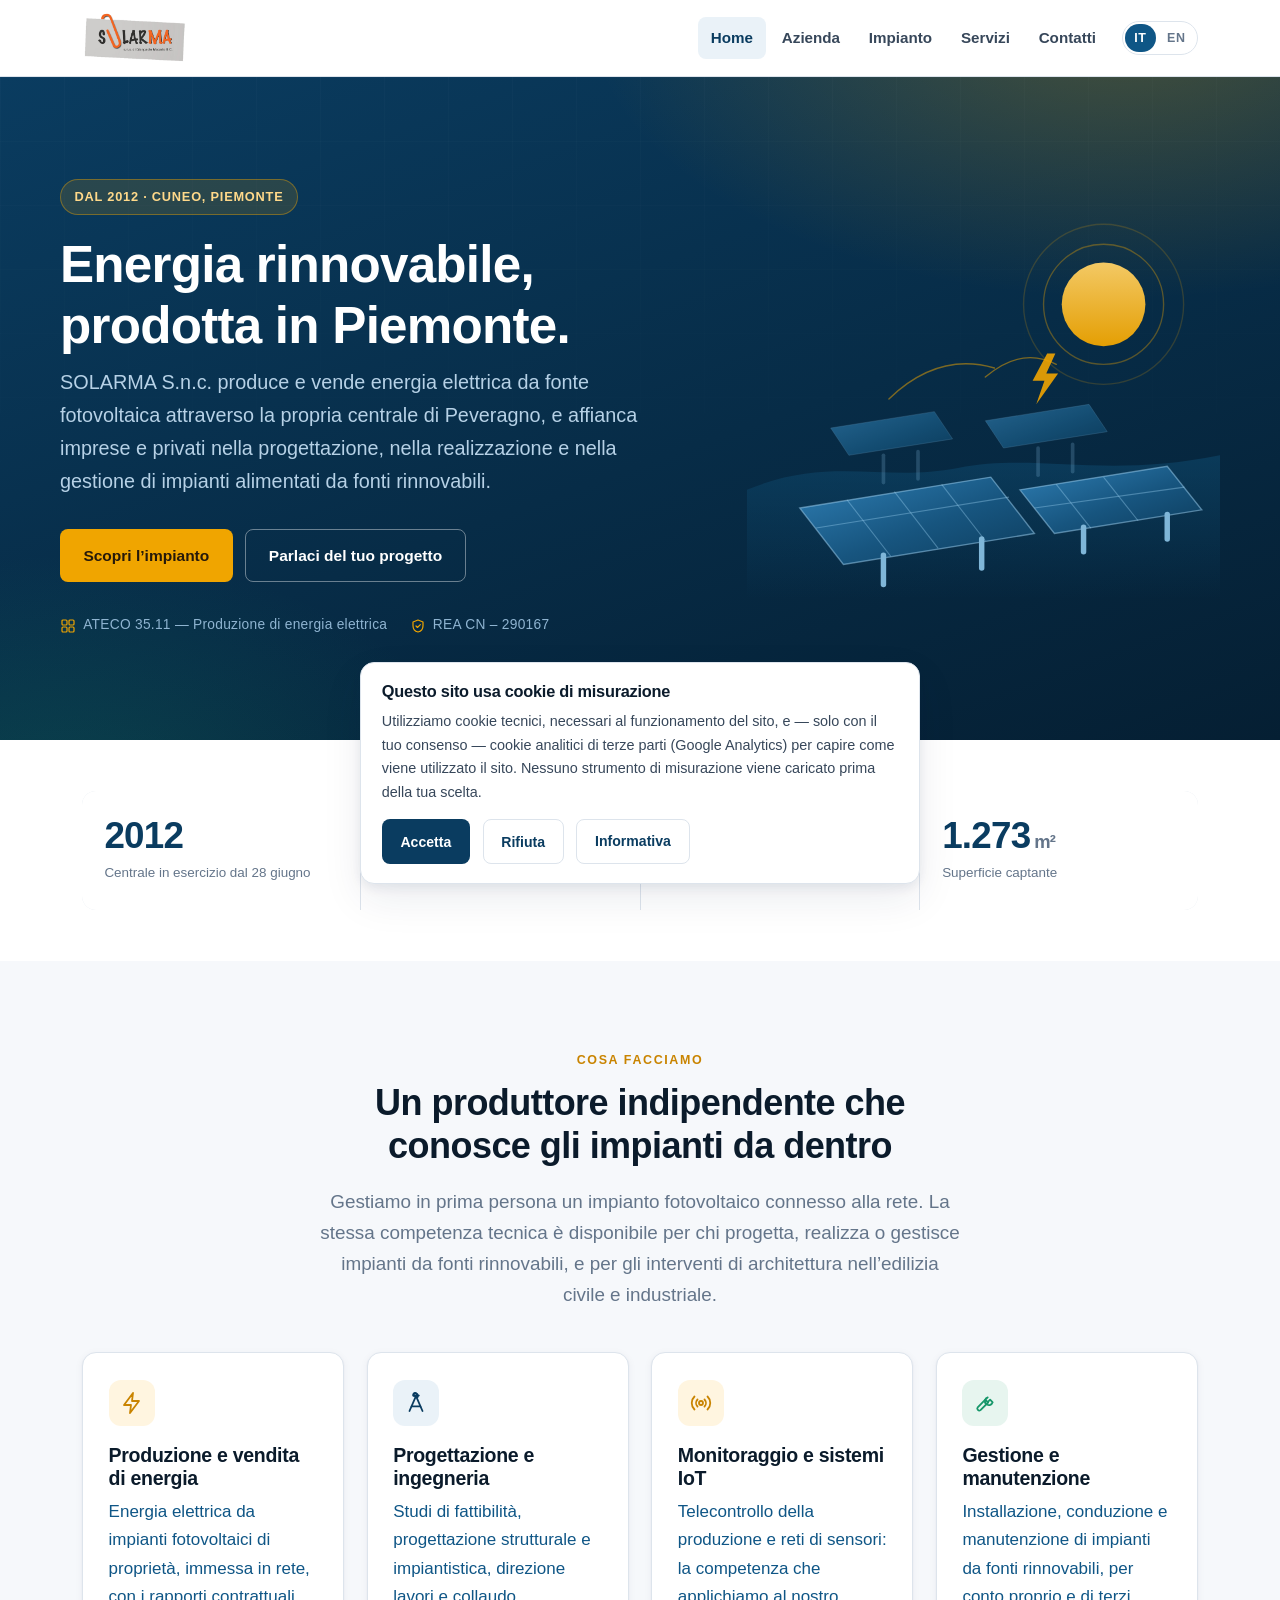
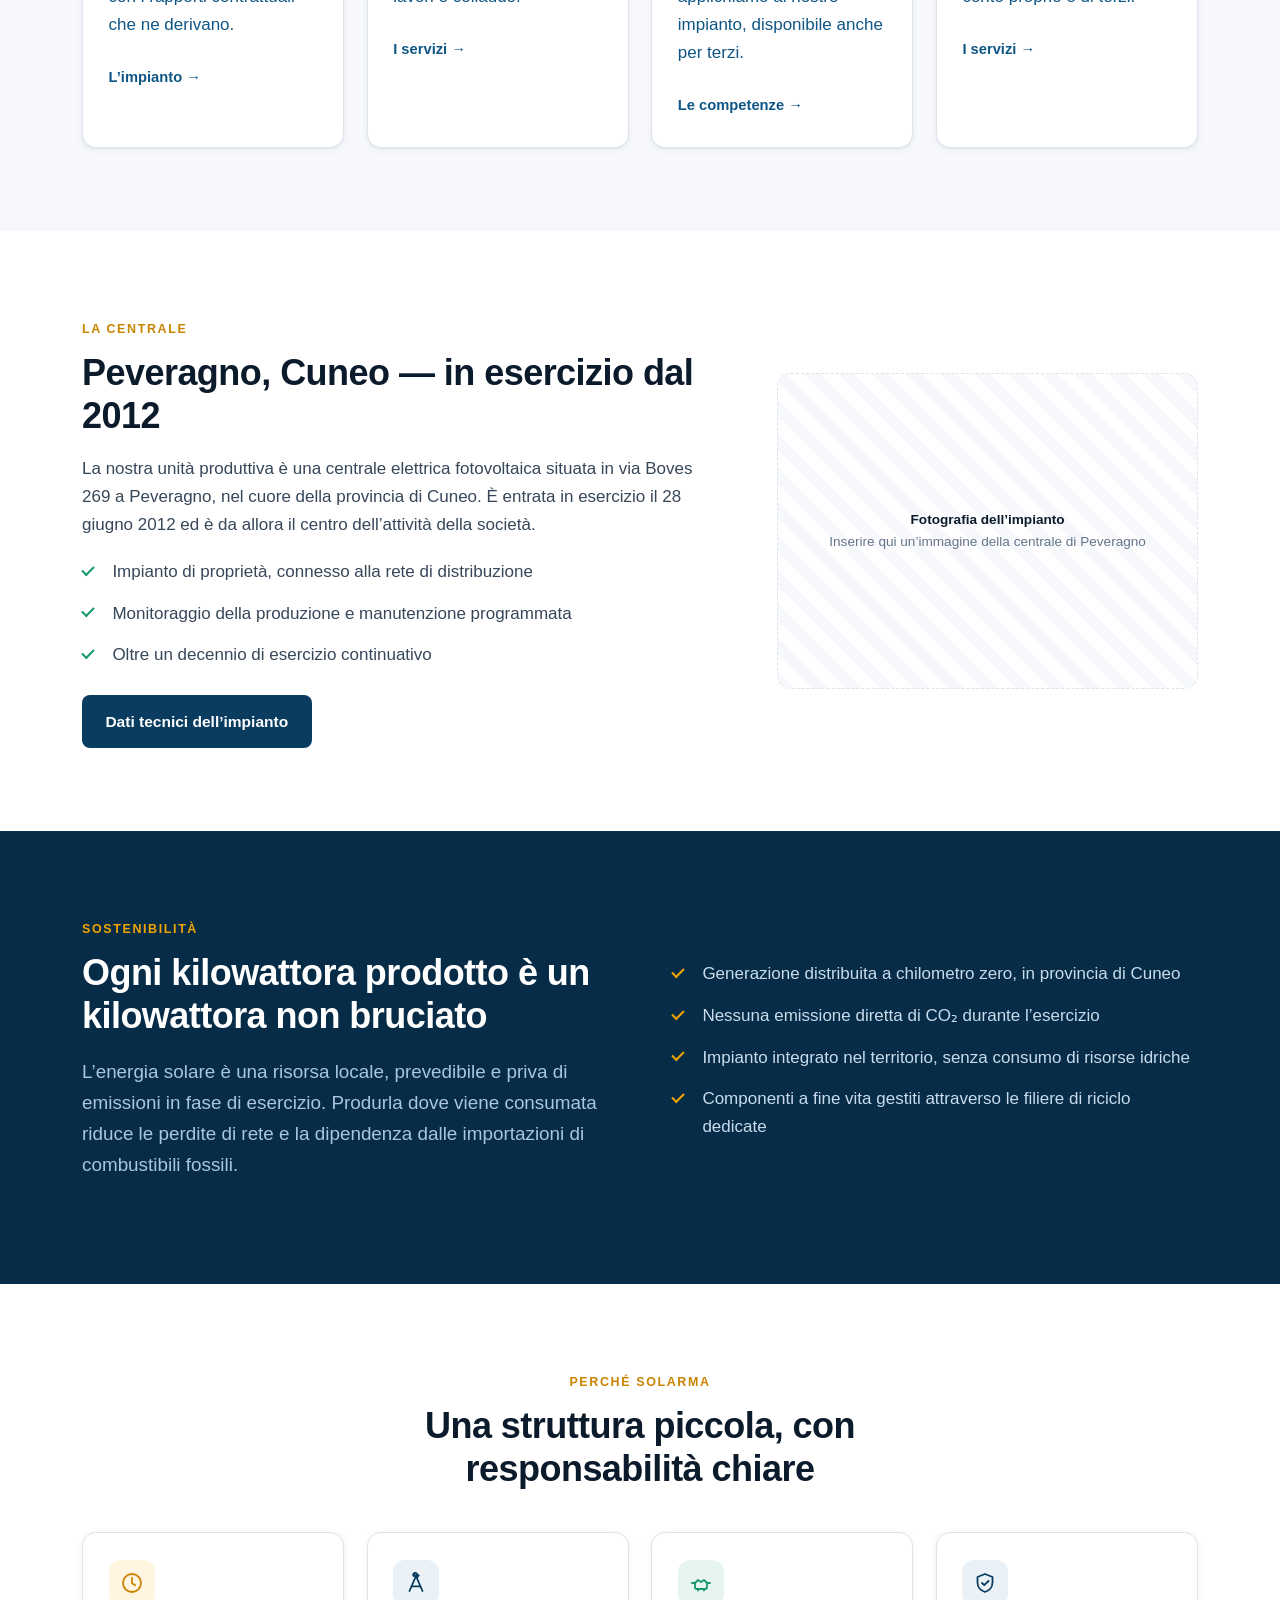
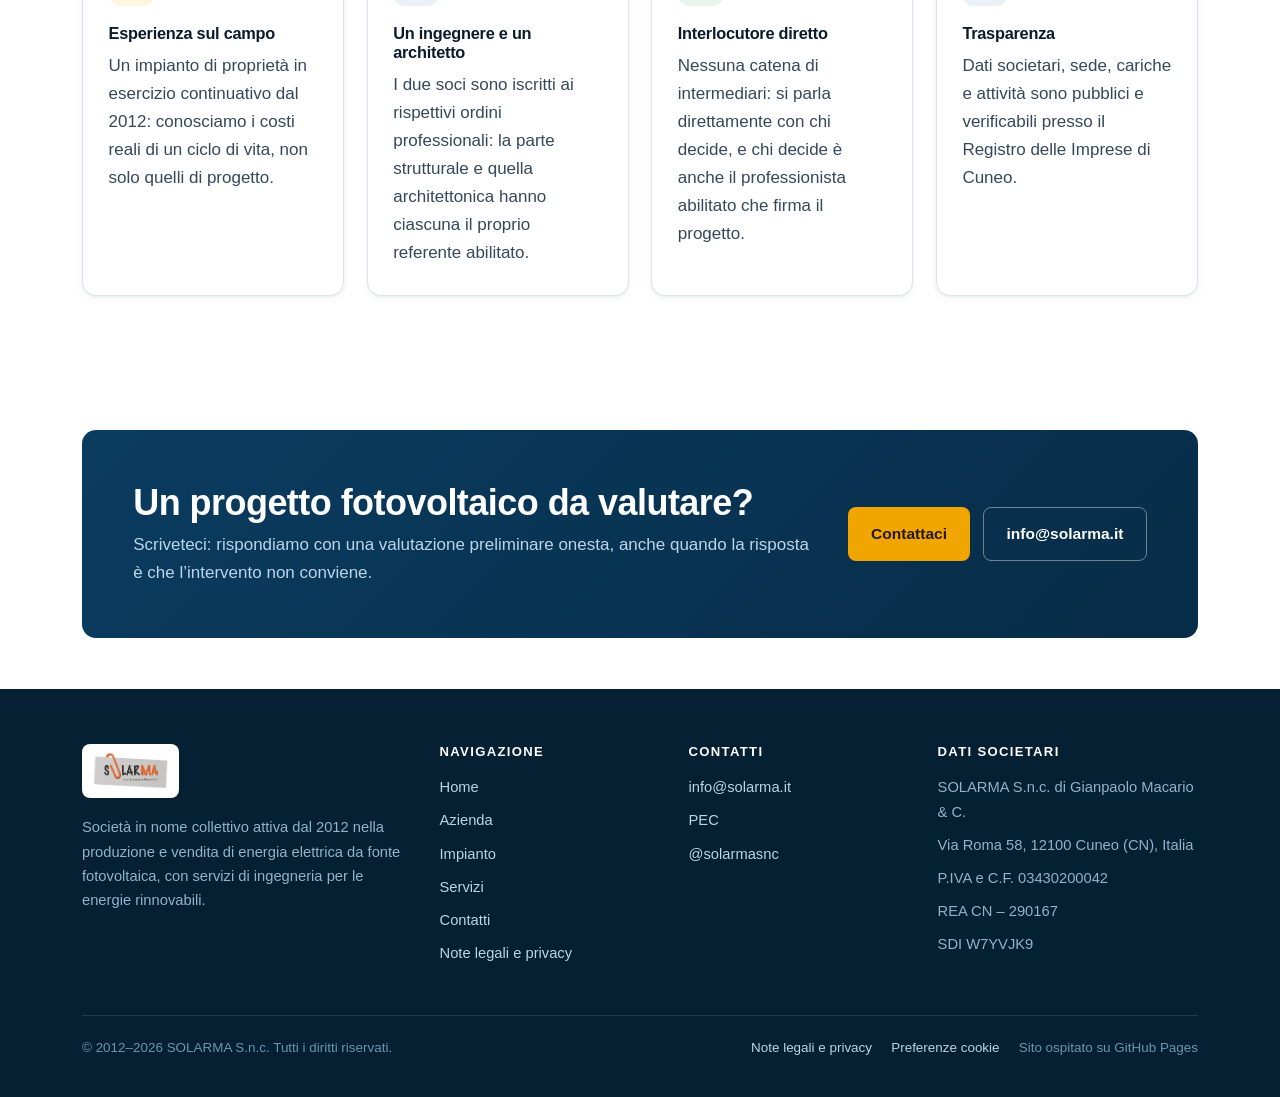
==== index.html @ 51766d0a "Lay the home page activities out as a single row of four Five cards in a three-column grid left a ho" ====
<!doctype html>
<html lang="it">
<head>
<meta charset="utf-8">
<meta name="viewport" content="width=device-width, initial-scale=1">
<title>SOLARMA S.n.c. &mdash; Produzione di energia elettrica da fotovoltaico</title>
<meta name="description" content="SOLARMA S.n.c. di Gianpaolo Macario &amp; C.: produzione e vendita di energia elettrica da impianti fotovoltaici a Peveragno (Cuneo) e servizi di ingegneria per le energie rinnovabili.">
<link rel="canonical" href="https://www.solarma.it/">
<link rel="alternate" hreflang="it" href="https://www.solarma.it/">
<link rel="alternate" hreflang="en" href="https://www.solarma.it/en/">
<link rel="alternate" hreflang="x-default" href="https://www.solarma.it/">
<meta name="author" content="SOLARMA S.n.c. di Gianpaolo Macario &amp; C.">
<meta name="robots" content="index, follow">

<meta property="og:type" content="website">
<meta property="og:site_name" content="SOLARMA S.n.c.">
<meta property="og:locale" content="it_IT">
<meta property="og:title" content="SOLARMA S.n.c. &mdash; Produzione di energia elettrica da fotovoltaico">
<meta property="og:description" content="SOLARMA S.n.c. di Gianpaolo Macario &amp; C.: produzione e vendita di energia elettrica da impianti fotovoltaici a Peveragno (Cuneo) e servizi di ingegneria per le energie rinnovabili.">
<meta property="og:url" content="https://www.solarma.it/">
<meta property="og:image" content="https://www.solarma.it/assets/img/og-image.png">
<meta property="og:image:width" content="1200">
<meta property="og:image:height" content="630">
<meta name="twitter:card" content="summary_large_image">
<meta name="twitter:site" content="@solarmasnc">

<meta name="theme-color" content="#072c47">
<link rel="icon" href="assets/img/favicon.ico" sizes="any">
<link rel="icon" href="assets/img/favicon-32.png" type="image/png" sizes="32x32">
<link rel="apple-touch-icon" href="assets/img/apple-touch-icon.png">
<link rel="stylesheet" href="assets/css/site.css">
</head>
<body>
<a class="skip-link" href="#main">Vai al contenuto principale</a>
<header class="site-header">
  <div class="wrap site-header__inner">
    <a class="brand" href="index.html" aria-label="SOLARMA S.n.c. &mdash; torna alla pagina iniziale">
      <img src="assets/img/SOLARMA_logo.png" alt="SOLARMA S.n.c. di Gianpaolo Macario &amp; C."
           width="357" height="176">
    </a>
    <button class="nav-toggle" type="button" aria-expanded="false" aria-controls="primary-nav"
            aria-label="Apri il menu di navigazione"><span></span></button>
    <nav class="nav" id="primary-nav" aria-label="Navigazione principale">
        <a href="index.html" aria-current="page">Home</a>
        <a href="azienda.html">Azienda</a>
        <a href="impianto.html">Impianto</a>
        <a href="servizi.html">Servizi</a>
        <!-- Temporaneamente nascosto: in attesa dei dati sui progetti reali. Rimuovere l'attributo hidden per riattivare. -->
        <a href="servizi.html#architettura" hidden>Architettura</a>
        <a href="contatti.html">Contatti</a>
      <span class="lang">
        <a href="#" aria-current="true" hreflang="it" lang="it">IT</a>
        <a href="en/index.html" hreflang="en" lang="en">EN</a>
      </span>
    </nav>
  </div>
</header>
<main id="main">

<section class="hero">
  <div class="wrap hero__inner">
    <div>
      <span class="badge">Dal 2012 &middot; Cuneo, Piemonte</span>
      <h1>Energia rinnovabile,<br>prodotta in Piemonte.</h1>
      <p class="hero__lede">
        SOLARMA S.n.c. produce e vende energia elettrica da fonte fotovoltaica attraverso la propria
        centrale di Peveragno, e affianca imprese e privati nella progettazione, nella realizzazione
        e nella gestione di impianti alimentati da fonti rinnovabili.
      </p>
      <div class="btn-row" style="margin-top:2rem">
        <a class="btn btn--primary" href="impianto.html">Scopri l&rsquo;impianto</a>
        <a class="btn btn--ghost" href="contatti.html">Parlaci del tuo progetto</a>
      </div>
      <div class="hero__meta">
        <span><svg viewBox="0 0 24 24" fill="none" stroke="currentColor" stroke-width="1.8" stroke-linecap="round" stroke-linejoin="round" aria-hidden="true"><rect x="3" y="3" width="7.5" height="7.5" rx="1.5"/><rect x="13.5" y="3" width="7.5" height="7.5" rx="1.5"/><rect x="3" y="13.5" width="7.5" height="7.5" rx="1.5"/><rect x="13.5" y="13.5" width="7.5" height="7.5" rx="1.5"/></svg> ATECO 35.11 &mdash; Produzione di energia elettrica</span>
        <span><svg viewBox="0 0 24 24" fill="none" stroke="currentColor" stroke-width="1.8" stroke-linecap="round" stroke-linejoin="round" aria-hidden="true"><path d="M12 3 4.5 6v5.5c0 4.4 3.1 8.2 7.5 9.5 4.4-1.3 7.5-5.1 7.5-9.5V6L12 3Z"/><path d="m9 12 2.2 2.2L15.5 10"/></svg> REA CN&nbsp;&ndash;&nbsp;290167</span>
      </div>
    </div>
    <div class="hero__art">
      <img src="assets/img/hero-array.svg" alt="" width="520" height="420" loading="eager">
    </div>
  </div>
</section>

<section class="section section--tight">
  <div class="wrap">
    <div class="stats">
      <div class="stat">
        <div class="stat__value">2012</div>
        <div class="stat__label">Centrale in esercizio dal 28 giugno</div>
      </div>
      <div class="stat">
        <div class="stat__value">192<small>kWp</small></div>
        <div class="stat__label">Potenza nominale installata</div>
      </div>
      <div class="stat">
        <div class="stat__value">784</div>
        <div class="stat__label">Moduli fotovoltaici in copertura</div>
      </div>
      <div class="stat">
        <div class="stat__value">1.273<small>m&sup2;</small></div>
        <div class="stat__label">Superficie captante</div>
      </div>
    </div>
  </div>
</section>

<section class="section section--alt">
  <div class="wrap">
    <div class="section-head section-head--center">
      <span class="eyebrow">Cosa facciamo</span>
      <h2>Un produttore indipendente che conosce gli impianti da dentro</h2>
      <p class="lede" style="margin-inline:auto">
        Gestiamo in prima persona un impianto fotovoltaico connesso alla rete. La stessa competenza
        tecnica &egrave; disponibile per chi progetta, realizza o gestisce impianti da fonti
        rinnovabili, e per gli interventi di architettura nell&rsquo;edilizia civile e industriale.
      </p>
    </div>
    <div class="grid grid--4">
      <a class="card card--link" href="impianto.html">
        <div class="card__icon card__icon--solar"><svg viewBox="0 0 24 24" fill="none" stroke="currentColor" stroke-width="1.8" stroke-linecap="round" stroke-linejoin="round" aria-hidden="true"><path d="M13 2 4 14h7l-1 8 9-12h-7l1-8Z"/></svg></div>
        <h3>Produzione e vendita di energia</h3>
        <p>Energia elettrica da impianti fotovoltaici di propriet&agrave;, immessa in rete, con i
           rapporti contrattuali che ne derivano.</p>
        <span class="card__more">L&rsquo;impianto &rarr;</span>
      </a>
      <a class="card card--link" href="servizi.html#progettazione">
        <div class="card__icon"><svg viewBox="0 0 24 24" fill="none" stroke="currentColor" stroke-width="1.8" stroke-linecap="round" stroke-linejoin="round" aria-hidden="true"><path d="M9.2 4.6a2.4 2.4 0 1 1 3.6 2.2L18.5 20M14.8 4.6a2.4 2.4 0 0 0-3.6 2.2L5.5 20"/><circle cx="11" cy="3.4" r="1.6"/><path d="M7.6 15.4h8.8"/></svg></div>
        <h3>Progettazione e ingegneria</h3>
        <p>Studi di fattibilit&agrave;, progettazione strutturale e impiantistica, direzione lavori
           e collaudo.</p>
        <span class="card__more">I servizi &rarr;</span>
      </a>
      <!-- Temporaneamente nascosto insieme alla voce di menu: in attesa dei progetti reali. -->
      <a class="card card--link" href="servizi.html#architettura" hidden>
        <div class="card__icon"><svg viewBox="0 0 24 24" fill="none" stroke="currentColor" stroke-width="1.8" stroke-linecap="round" stroke-linejoin="round" aria-hidden="true"><path d="M3 21V6.8L12 3l9 3.8V21"/><path d="M2 21h20"/><path d="M9.6 21v-5.6h4.8V21"/><circle cx="8.4" cy="10.6" r="1"/><circle cx="15.6" cy="10.6" r="1"/></svg></div>
        <h3>Architettura</h3>
        <p>Nuove costruzioni, ristrutturazioni e recupero di edifici esistenti, dal progetto alla
           direzione dei lavori.</p>
        <span class="card__more">I progetti &rarr;</span>
      </a>
      <a class="card card--link" href="servizi.html#progettazione">
        <div class="card__icon card__icon--solar"><svg viewBox="0 0 24 24" fill="none" stroke="currentColor" stroke-width="1.8" stroke-linecap="round" stroke-linejoin="round" aria-hidden="true"><circle cx="12" cy="12" r="2"/><path d="M8.5 8.5a5 5 0 0 0 0 7M15.5 8.5a5 5 0 0 1 0 7M5.5 5.5a9 9 0 0 0 0 13M18.5 5.5a9 9 0 0 1 0 13"/></svg></div>
        <h3>Monitoraggio e sistemi IoT</h3>
        <p>Telecontrollo della produzione e reti di sensori: la competenza che applichiamo al
           nostro impianto, disponibile anche per terzi.</p>
        <span class="card__more">Le competenze &rarr;</span>
      </a>
      <a class="card card--link" href="servizi.html#gestione">
        <div class="card__icon card__icon--leaf"><svg viewBox="0 0 24 24" fill="none" stroke="currentColor" stroke-width="1.8" stroke-linecap="round" stroke-linejoin="round" aria-hidden="true"><path d="M14.7 6.3a4 4 0 1 0 5 5l-2.6-2.6-2.4 2.4L12.3 8.7l2.4-2.4Z"/><path d="m12.3 8.7-7.6 7.6a2 2 0 0 0 2.8 2.8l7.6-7.6"/></svg></div>
        <h3>Gestione e manutenzione</h3>
        <p>Installazione, conduzione e manutenzione di impianti da fonti rinnovabili, per conto
           proprio e di terzi.</p>
        <span class="card__more">I servizi &rarr;</span>
      </a>
    </div>
  </div>
</section>

<section class="section">
  <div class="wrap split split--wide-left">
    <div>
      <span class="eyebrow">La centrale</span>
      <h2>Peveragno, Cuneo &mdash; in esercizio dal 2012</h2>
      <p>
        La nostra unit&agrave; produttiva &egrave; una centrale elettrica fotovoltaica situata in
        via Boves 269 a Peveragno, nel cuore della provincia di Cuneo. &Egrave; entrata in esercizio
        il 28 giugno 2012 ed &egrave; da allora il centro dell&rsquo;attivit&agrave; della societ&agrave;.
      </p>
      <ul class="checklist">
        <li>Impianto di propriet&agrave;, connesso alla rete di distribuzione</li>
        <li>Monitoraggio della produzione e manutenzione programmata</li>
        <li>Oltre un decennio di esercizio continuativo</li>
      </ul>
      <div class="btn-row" style="margin-top:1.6rem">
        <a class="btn btn--dark" href="impianto.html">Dati tecnici dell&rsquo;impianto</a>
      </div>
    </div>
    <div>
      <!-- TODO SOLARMA: sostituire con una fotografia reale dell'impianto
           (consigliato 1200x900 px, formato .webp o .jpg, in /assets/img/). -->
      <div class="media-placeholder">
        <div>
          <strong style="display:block;color:var(--ink)">Fotografia dell&rsquo;impianto</strong>
          Inserire qui un&rsquo;immagine della centrale di Peveragno
        </div>
      </div>
    </div>
  </div>
</section>

<section class="section section--deep">
  <div class="wrap split">
    <div>
      <span class="eyebrow">Sostenibilit&agrave;</span>
      <h2>Ogni kilowattora prodotto &egrave; un kilowattora non bruciato</h2>
      <p class="lede">
        L&rsquo;energia solare &egrave; una risorsa locale, prevedibile e priva di emissioni in fase
        di esercizio. Produrla dove viene consumata riduce le perdite di rete e la dipendenza
        dalle importazioni di combustibili fossili.
      </p>
    </div>
    <div>
      <ul class="checklist">
        <li>Generazione distribuita a chilometro zero, in provincia di Cuneo</li>
        <li>Nessuna emissione diretta di CO&#8322; durante l&rsquo;esercizio</li>
        <li>Impianto integrato nel territorio, senza consumo di risorse idriche</li>
        <li>Componenti a fine vita gestiti attraverso le filiere di riciclo dedicate</li>
      </ul>
    </div>
  </div>
</section>

<section class="section">
  <div class="wrap">
    <div class="section-head section-head--center">
      <span class="eyebrow">Perch&eacute; SOLARMA</span>
      <h2>Una struttura piccola, con responsabilit&agrave; chiare</h2>
    </div>
    <div class="grid grid--4">
      <div class="card">
        <div class="card__icon card__icon--solar"><svg viewBox="0 0 24 24" fill="none" stroke="currentColor" stroke-width="1.8" stroke-linecap="round" stroke-linejoin="round" aria-hidden="true"><circle cx="12" cy="12" r="9"/><path d="M12 7v5.2l3.2 2"/></svg></div>
        <h4>Esperienza sul campo</h4>
        <p>Un impianto di propriet&agrave; in esercizio continuativo dal 2012: conosciamo i costi
           reali di un ciclo di vita, non solo quelli di progetto.</p>
      </div>
      <div class="card">
        <div class="card__icon"><svg viewBox="0 0 24 24" fill="none" stroke="currentColor" stroke-width="1.8" stroke-linecap="round" stroke-linejoin="round" aria-hidden="true"><path d="M9.2 4.6a2.4 2.4 0 1 1 3.6 2.2L18.5 20M14.8 4.6a2.4 2.4 0 0 0-3.6 2.2L5.5 20"/><circle cx="11" cy="3.4" r="1.6"/><path d="M7.6 15.4h8.8"/></svg></div>
        <h4>Un ingegnere e un architetto</h4>
        <p>I due soci sono iscritti ai rispettivi ordini professionali: la parte strutturale e
           quella architettonica hanno ciascuna il proprio referente abilitato.</p>
      </div>
      <div class="card">
        <div class="card__icon card__icon--leaf"><svg viewBox="0 0 24 24" fill="none" stroke="currentColor" stroke-width="1.8" stroke-linecap="round" stroke-linejoin="round" aria-hidden="true"><path d="M3 12h3l3-3 3 2 3-2 3 3h3"/><path d="M6 12v4a2 2 0 0 0 2 2h8a2 2 0 0 0 2-2v-4"/><path d="M9 18v1.5M15 18v1.5"/></svg></div>
        <h4>Interlocutore diretto</h4>
        <p>Nessuna catena di intermediari: si parla direttamente con chi decide, e chi decide &egrave;
           anche il professionista abilitato che firma il progetto.</p>
      </div>
      <div class="card">
        <div class="card__icon"><svg viewBox="0 0 24 24" fill="none" stroke="currentColor" stroke-width="1.8" stroke-linecap="round" stroke-linejoin="round" aria-hidden="true"><path d="M12 3 4.5 6v5.5c0 4.4 3.1 8.2 7.5 9.5 4.4-1.3 7.5-5.1 7.5-9.5V6L12 3Z"/><path d="m9 12 2.2 2.2L15.5 10"/></svg></div>
        <h4>Trasparenza</h4>
        <p>Dati societari, sede, cariche e attivit&agrave; sono pubblici e verificabili presso il
           Registro delle Imprese di Cuneo.</p>
      </div>
    </div>
  </div>
</section>

<section class="section section--tight">
  <div class="wrap">
    <div class="cta-band">
      <div>
        <h2>Un progetto fotovoltaico da valutare?</h2>
        <p>Scriveteci: rispondiamo con una valutazione preliminare onesta, anche quando la risposta
           &egrave; che l&rsquo;intervento non conviene.</p>
      </div>
      <div class="btn-row">
        <a class="btn btn--primary" href="contatti.html">Contattaci</a>
        <a class="btn btn--ghost" href="mailto:info@solarma.it">info@solarma.it</a>
      </div>
    </div>
  </div>
</section>

</main>
<footer class="site-footer">
  <div class="wrap">
    <div class="footer-grid">
      <div class="footer-brand">
        <img src="assets/img/SOLARMA_logo.png" alt="SOLARMA S.n.c. di Gianpaolo Macario &amp; C."
             width="357" height="176">
        <p>Societ&agrave; in nome collettivo attiva dal 2012 nella produzione e vendita di energia elettrica da fonte fotovoltaica, con servizi di ingegneria per le energie rinnovabili.</p>
      </div>
      <div>
        <h4>Navigazione</h4>
        <ul class="footer-list">
          <li><a href="index.html">Home</a></li>
          <li><a href="azienda.html">Azienda</a></li>
          <li><a href="impianto.html">Impianto</a></li>
          <li><a href="servizi.html">Servizi</a></li>
          <li hidden><a href="servizi.html#architettura">Architettura</a></li>
          <li><a href="contatti.html">Contatti</a></li>
          <li><a href="note-legali.html">Note legali e privacy</a></li>
        </ul>
      </div>
      <div>
        <h4>Contatti</h4>
        <ul class="footer-list">
          <li><a href="mailto:info@solarma.it">info@solarma.it</a></li>
          <li><a href="mailto:gianpaolo.macario@ingpec.eu">PEC</a></li>
          <li><a href="https://twitter.com/solarmasnc/" rel="me noopener">@solarmasnc</a></li>
        </ul>
      </div>
      <div>
        <h4>Dati societari</h4>
        <ul class="footer-list">
          <li>SOLARMA S.n.c. di Gianpaolo Macario &amp; C.</li>
          <li>Via Roma 58, 12100 Cuneo (CN), Italia</li>
          <li>P.IVA e C.F. 03430200042</li>
          <li>REA CN&nbsp;&ndash;&nbsp;290167</li>
          <li>SDI W7YVJK9</li>
        </ul>
      </div>
    </div>
    <div class="footer-legal">
      <span>&copy; 2012&ndash;2026 SOLARMA S.n.c. Tutti i diritti riservati.</span>
      <ul>
        <li><a href="note-legali.html">Note legali e privacy</a></li>
        <li><a href="#" data-consent-reset>Preferenze cookie</a></li>
        <li>Sito ospitato su GitHub Pages</li>
      </ul>
    </div>
  </div>
</footer>

<div class="cookie-bar" id="cookie-bar" role="dialog" aria-live="polite"
     aria-label="Questo sito usa cookie di misurazione" hidden>
  <h4 style="margin-bottom:.5rem">Questo sito usa cookie di misurazione</h4>
  <p>Utilizziamo cookie tecnici, necessari al funzionamento del sito, e — solo con il tuo consenso — cookie analitici di terze parti (Google Analytics) per capire come viene utilizzato il sito. Nessuno strumento di misurazione viene caricato prima della tua scelta.</p>
  <div class="btn-row">
    <button class="btn btn--dark" type="button" data-consent="accept">Accetta</button>
    <button class="btn btn--outline" type="button" data-consent="reject">Rifiuta</button>
    <a class="btn btn--outline" href="note-legali.html#cookie">Informativa</a>
  </div>
</div>

<script src="assets/js/site.js" defer></script>
</body>
</html>
---- assets/css/site.css ----
/* ==========================================================================
   SOLARMA S.N.C. — corporate stylesheet
   Self-contained: no external fonts, CDNs or trackers (GDPR-friendly).
   ========================================================================== */

/* ---------- Design tokens ---------- */
:root {
  /* Brand */
  --ink:        #0b1b2b;
  --ink-soft:   #37475a;
  --ink-mute:   #64758a;
  --line:       #dde4ec;
  --line-soft:  #edf1f6;

  --brand:      #0f5686;
  --brand-dark: #0a3c60;
  --brand-deep: #072c47;
  --brand-tint: #eaf2f8;

  --solar:      #f0a500;
  --solar-dark: #c98400;
  --solar-tint: #fff5e0;

  --leaf:       #17976a;
  --leaf-tint:  #e7f5ef;

  --bg:         #ffffff;
  --bg-alt:     #f6f8fb;
  --bg-deep:    #072c47;

  /* Typography */
  --font: -apple-system, BlinkMacSystemFont, "Segoe UI", Roboto, "Helvetica Neue",
          Arial, "Noto Sans", sans-serif;
  --font-alt: ui-serif, Georgia, Cambria, "Times New Roman", serif;

  /* Spacing / shape */
  --wrap: 1160px;
  --wrap-narrow: 780px;
  --radius: 14px;
  --radius-sm: 8px;
  --shadow-sm: 0 1px 2px rgba(7, 44, 71, .06), 0 2px 8px rgba(7, 44, 71, .05);
  --shadow-md: 0 4px 12px rgba(7, 44, 71, .08), 0 16px 40px rgba(7, 44, 71, .08);
  --header-h: 76px;
}

/* ---------- Reset ---------- */
*, *::before, *::after { box-sizing: border-box; }
html { -webkit-text-size-adjust: 100%; scroll-behavior: smooth; scroll-padding-top: calc(var(--header-h) + 16px); }
@media (prefers-reduced-motion: reduce) {
  html { scroll-behavior: auto; }
  *, *::before, *::after { animation-duration: .001ms !important; transition-duration: .001ms !important; }
}
body {
  margin: 0;
  font-family: var(--font);
  font-size: 17px;
  line-height: 1.65;
  color: var(--ink-soft);
  background: var(--bg);
  -webkit-font-smoothing: antialiased;
}
img, svg { max-width: 100%; height: auto; display: block; }
a { color: var(--brand); text-decoration-thickness: 1px; text-underline-offset: 2px; }
a:hover { color: var(--brand-dark); }
h1, h2, h3, h4 { color: var(--ink); line-height: 1.2; margin: 0 0 .5em; font-weight: 700; letter-spacing: -.015em; }
h1 { font-size: clamp(2.1rem, 1.5rem + 2.4vw, 3.2rem); }
h2 { font-size: clamp(1.6rem, 1.25rem + 1.4vw, 2.25rem); }
h3 { font-size: 1.22rem; }
h4 { font-size: 1.02rem; }
p  { margin: 0 0 1.1em; }
ul, ol { margin: 0 0 1.1em; padding-left: 1.25em; }
li { margin-bottom: .4em; }
hr { border: 0; border-top: 1px solid var(--line); margin: 2.5rem 0; }
:focus-visible { outline: 3px solid var(--solar); outline-offset: 2px; border-radius: 3px; }

/* ---------- Layout helpers ---------- */
.wrap { width: 100%; max-width: var(--wrap); margin-inline: auto; padding-inline: 22px; }
.wrap--narrow { max-width: var(--wrap-narrow); }
.section { padding: clamp(3.2rem, 2rem + 4vw, 5.5rem) 0; }
.section--alt { background: var(--bg-alt); }
.section--tint { background: var(--brand-tint); }
.section--deep { background: var(--bg-deep); color: #c8dced; }
.section--deep h2, .section--deep h3 { color: #fff; }
.section--tight { padding-block: clamp(2.2rem, 1.6rem + 2vw, 3.2rem); }

.skip-link {
  position: absolute; left: -9999px; top: 0; z-index: 999;
  background: var(--ink); color: #fff; padding: .7rem 1.1rem; border-radius: 0 0 var(--radius-sm) 0;
}
.skip-link:focus { left: 0; color: #fff; }

/* ---------- Section headings ---------- */
.eyebrow {
  display: inline-block; font-size: .78rem; font-weight: 700; letter-spacing: .13em;
  text-transform: uppercase; color: var(--solar-dark); margin-bottom: .7rem;
}
.section--deep .eyebrow { color: var(--solar); }
.lede { font-size: clamp(1.02rem, .98rem + .3vw, 1.18rem); color: var(--ink-mute); max-width: 62ch; }
.section--deep .lede { color: #a9c6dc; }
.section-head { max-width: 68ch; margin-bottom: 2.6rem; }
.section-head--center { margin-inline: auto; text-align: center; }

/* ---------- Header / navigation ---------- */
.site-header {
  position: sticky; top: 0; z-index: 100;
  background: rgba(255, 255, 255, .94);
  backdrop-filter: saturate(150%) blur(10px);
  border-bottom: 1px solid var(--line);
}
.site-header__inner {
  min-height: var(--header-h);
  display: flex; align-items: center; gap: 1.2rem;
}
.brand { display: flex; align-items: center; text-decoration: none; margin-right: auto; }
.brand img { height: 52px; width: auto; }
@media (max-width: 420px) { .brand img { height: 38px; } }

.nav { display: flex; align-items: center; gap: .2rem; }
.nav a {
  display: block; padding: .55rem .8rem; border-radius: var(--radius-sm);
  font-size: .95rem; font-weight: 600; color: var(--ink-soft); text-decoration: none;
}
.nav a:hover { background: var(--bg-alt); color: var(--brand-dark); }
.nav a[aria-current="page"] { color: var(--brand-dark); background: var(--brand-tint); }

.lang {
  display: flex; align-items: center; gap: .1rem; margin-left: .6rem;
  border: 1px solid var(--line); border-radius: 999px; padding: 2px;
}
.lang a {
  padding: .25rem .6rem; border-radius: 999px; font-size: .78rem; font-weight: 700;
  letter-spacing: .04em; color: var(--ink-mute); text-decoration: none;
}
.lang a[aria-current] { background: var(--brand); color: #fff; }
.lang a:not([aria-current]):hover { background: var(--bg-alt); color: var(--ink); }

.nav-toggle {
  display: none; background: none; border: 1px solid var(--line); border-radius: var(--radius-sm);
  width: 44px; height: 40px; cursor: pointer; align-items: center; justify-content: center;
}
.nav-toggle span { display: block; width: 20px; height: 2px; background: var(--ink); position: relative; }
.nav-toggle span::before, .nav-toggle span::after {
  content: ""; position: absolute; left: 0; width: 20px; height: 2px; background: var(--ink);
}
.nav-toggle span::before { top: -6px; }
.nav-toggle span::after  { top: 6px; }

@media (max-width: 900px) {
  .nav-toggle { display: inline-flex; }
  .nav {
    position: fixed; inset: var(--header-h) 0 auto 0; flex-direction: column; align-items: stretch;
    background: #fff; border-bottom: 1px solid var(--line); padding: .6rem 22px 1.1rem;
    box-shadow: var(--shadow-md); gap: .1rem;
  }
  .nav[hidden] { display: none; }
  .nav a { padding: .8rem .6rem; font-size: 1.02rem; }
  .lang { margin: .6rem 0 0; align-self: flex-start; }
}

/* ---------- Buttons ---------- */
.btn {
  display: inline-flex; align-items: center; justify-content: center; gap: .5rem;
  padding: .8rem 1.4rem; border-radius: var(--radius-sm); border: 1px solid transparent;
  font-size: .97rem; font-weight: 700; text-decoration: none; cursor: pointer;
  transition: background-color .15s ease, color .15s ease, border-color .15s ease, transform .15s ease;
}
.btn:hover { transform: translateY(-1px); }
.btn--primary { background: var(--solar); color: #26190a; }
.btn--primary:hover { background: var(--solar-dark); color: #1a1105; }
.btn--dark { background: var(--brand-dark); color: #fff; }
.btn--dark:hover { background: var(--brand-deep); color: #fff; }
.btn--ghost { border-color: rgba(255,255,255,.4); color: #fff; }
.btn--ghost:hover { background: rgba(255,255,255,.12); color: #fff; }
.btn--outline { border-color: var(--line); color: var(--brand-dark); background: #fff; }
.btn--outline:hover { border-color: var(--brand); background: var(--brand-tint); }
.btn-row { display: flex; flex-wrap: wrap; gap: .8rem; }

/* ---------- Hero ---------- */
.hero {
  position: relative; overflow: hidden; color: #d7e6f2;
  background:
    radial-gradient(900px 480px at 88% -10%, rgba(240,165,0,.28), transparent 60%),
    radial-gradient(700px 420px at 5% 110%, rgba(23,151,106,.22), transparent 60%),
    linear-gradient(160deg, #0a3c60 0%, #072c47 55%, #051f33 100%);
}
.hero::after {
  content: ""; position: absolute; inset: 0; pointer-events: none; opacity: .5;
  background-image:
    linear-gradient(rgba(255,255,255,.05) 1px, transparent 1px),
    linear-gradient(90deg, rgba(255,255,255,.05) 1px, transparent 1px);
  background-size: 64px 64px;
  mask-image: linear-gradient(180deg, rgba(0,0,0,.7), transparent 70%);
  -webkit-mask-image: linear-gradient(180deg, rgba(0,0,0,.7), transparent 70%);
}
.hero__inner {
  position: relative; z-index: 1;
  display: grid; grid-template-columns: 1.15fr .85fr; gap: 3rem; align-items: center;
  padding: clamp(3.4rem, 2rem + 6vw, 6.4rem) 0;
}
.hero h1 { color: #fff; margin-bottom: .6rem; }
.hero__lede { font-size: clamp(1.05rem, 1rem + .4vw, 1.24rem); color: #b6d1e6; max-width: 54ch; }
.hero__meta {
  display: flex; flex-wrap: wrap; gap: .5rem 1.4rem; margin-top: 2rem;
  font-size: .86rem; color: #8fb4d1; letter-spacing: .02em;
}
.hero__meta span { display: inline-flex; align-items: center; gap: .45rem; }
.hero__meta svg { width: 16px; height: 16px; flex: 0 0 auto; color: var(--solar); }
.hero__art { display: flex; justify-content: center; }
@media (max-width: 900px) {
  .hero__inner { grid-template-columns: 1fr; gap: 2.2rem; }
  .hero__art { max-width: 380px; }
}

.badge {
  display: inline-flex; align-items: center; gap: .5rem; margin-bottom: 1.2rem;
  padding: .38rem .85rem; border-radius: 999px;
  background: rgba(240,165,0,.14); border: 1px solid rgba(240,165,0,.4);
  color: #ffd98a; font-size: .8rem; font-weight: 700; letter-spacing: .06em; text-transform: uppercase;
}

/* ---------- Page header (inner pages) ---------- */
.page-head {
  background: linear-gradient(160deg, #0a3c60 0%, #072c47 100%);
  color: #b6d1e6; padding: clamp(2.6rem, 2rem + 3vw, 4.2rem) 0;
}
.page-head h1 { color: #fff; margin-bottom: .4rem; }
.page-head p { color: #a9c6dc; max-width: 64ch; margin-bottom: 0; }
.breadcrumb { font-size: .82rem; color: #7ba6c7; margin-bottom: 1rem; }
.breadcrumb a { color: #9dc3de; text-decoration: none; }
.breadcrumb a:hover { color: #fff; text-decoration: underline; }

/* ---------- Stats ---------- */
.stats { display: grid; grid-template-columns: repeat(4, 1fr); gap: 1px; background: var(--line); border-radius: var(--radius); overflow: hidden; }
.stat { background: #fff; padding: 1.6rem 1.4rem; }
.section--alt .stat { background: #fff; }
.stat__value { font-size: clamp(1.7rem, 1.3rem + 1.4vw, 2.3rem); font-weight: 800; color: var(--brand-dark); line-height: 1.1; letter-spacing: -.02em; }
.stat__value small { font-size: .5em; font-weight: 700; color: var(--ink-mute); margin-left: .2em; }
.stat__label { font-size: .84rem; color: var(--ink-mute); margin-top: .35rem; }
@media (max-width: 820px) { .stats { grid-template-columns: repeat(2, 1fr); } }

/* ---------- Cards ---------- */
.grid { display: grid; gap: 1.4rem; }
.grid--2 { grid-template-columns: repeat(2, 1fr); }
.grid--3 { grid-template-columns: repeat(3, 1fr); }
.grid--4 { grid-template-columns: repeat(4, 1fr); }
@media (max-width: 980px) { .grid--3, .grid--4 { grid-template-columns: repeat(2, 1fr); } }
@media (max-width: 680px) { .grid--2, .grid--3, .grid--4 { grid-template-columns: 1fr; } }
.grid--5 { grid-template-columns: repeat(5, 1fr); }
@media (max-width: 1080px) { .grid--5 { grid-template-columns: repeat(3, 1fr); } }
@media (max-width: 680px)  { .grid--5 { grid-template-columns: 1fr; } }

.card {
  background: #fff; border: 1px solid var(--line); border-radius: var(--radius);
  padding: 1.7rem 1.6rem; box-shadow: var(--shadow-sm);
}
.card { display: flex; flex-direction: column; }
.card h3 { margin-bottom: .5rem; }
.card__more { margin-top: auto; padding-top: .5rem; }
.card p:last-child { margin-bottom: 0; }
.card--link { text-decoration: none; display: block; transition: border-color .15s, box-shadow .15s, transform .15s; }
.card--link:hover { border-color: var(--brand); box-shadow: var(--shadow-md); transform: translateY(-2px); }
.card__icon {
  width: 46px; height: 46px; border-radius: 12px; display: grid; place-items: center;
  background: var(--brand-tint); color: var(--brand-dark); margin-bottom: 1.1rem;
}
.card__icon svg { width: 24px; height: 24px; }
.card__icon--solar { background: var(--solar-tint); color: var(--solar-dark); }
.card__icon--leaf  { background: var(--leaf-tint);  color: var(--leaf); }
.card__more { display: inline-flex; align-items: center; gap: .35rem; font-weight: 700; font-size: .92rem; color: var(--brand); }

/* ---------- Split feature ---------- */
.split { display: grid; grid-template-columns: 1fr 1fr; gap: clamp(2rem, 1rem + 4vw, 4rem); align-items: center; }
.split--wide-left { grid-template-columns: 1.2fr .8fr; }
@media (max-width: 900px) { .split, .split--wide-left { grid-template-columns: 1fr; } }

/* ---------- Feature list ---------- */
.checklist { list-style: none; padding: 0; margin: 0; }
.checklist li { position: relative; padding-left: 1.9rem; margin-bottom: .85rem; }
.checklist li::before {
  content: ""; position: absolute; left: 0; top: .45em; width: 12px; height: 7px;
  border-left: 2.5px solid var(--leaf); border-bottom: 2.5px solid var(--leaf);
  transform: rotate(-45deg);
}
.section--deep .checklist li::before { border-color: var(--solar); }

/* ---------- Data table ---------- */
.table-scroll { overflow-x: auto; -webkit-overflow-scrolling: touch; }
.data-table { width: 100%; border-collapse: collapse; font-size: .95rem; background: #fff; }
.data-table th, .data-table td { text-align: left; padding: .85rem 1rem; border-bottom: 1px solid var(--line); vertical-align: top; }
.data-table th { width: 38%; color: var(--ink); font-weight: 600; background: var(--bg-alt); white-space: nowrap; }
.data-table tr:last-child th, .data-table tr:last-child td { border-bottom: 0; }
.table-card { border: 1px solid var(--line); border-radius: var(--radius); overflow: hidden; box-shadow: var(--shadow-sm); }

/* ---------- Timeline ---------- */
.timeline { list-style: none; margin: 0; padding: 0 0 0 1.6rem; border-left: 2px solid var(--line); }
.timeline li { position: relative; padding: 0 0 1.7rem .4rem; margin: 0; }
.timeline li::before {
  content: ""; position: absolute; left: calc(-1.6rem - 7px); top: .45em;
  width: 12px; height: 12px; border-radius: 50%; background: var(--solar); border: 2px solid #fff;
  box-shadow: 0 0 0 2px var(--solar);
}
.timeline li:last-child { padding-bottom: 0; }
.timeline__date { display: block; font-size: .8rem; font-weight: 700; letter-spacing: .08em; text-transform: uppercase; color: var(--solar-dark); }
.timeline__title { font-weight: 700; color: var(--ink); }

/* ---------- People ---------- */
.person { display: flex; gap: 1rem; align-items: flex-start; }
.person__avatar {
  flex: 0 0 auto; width: 54px; height: 54px; border-radius: 50%; display: grid; place-items: center;
  background: var(--brand-tint); color: var(--brand-dark); font-weight: 800; font-size: 1.05rem; letter-spacing: .02em;
}
.person__role { font-size: .84rem; color: var(--ink-mute); text-transform: uppercase; letter-spacing: .07em; font-weight: 700; }

/* Professional registration details shown under a partner */
.credential {
  display: grid; grid-template-columns: auto 1fr; gap: .25rem .9rem;
  margin: 0 0 .7rem; padding: .8rem 1rem;
  background: var(--bg-alt); border-left: 3px solid var(--brand);
  border-radius: 0 var(--radius-sm) var(--radius-sm) 0;
  font-size: .86rem; line-height: 1.5;
}
.credential dt { color: var(--ink-mute); font-weight: 600; white-space: nowrap; }
.credential dd { margin: 0; color: var(--ink); }
.credential + p { margin-bottom: 0; font-size: .86rem; }
@media (max-width: 520px) {
  .credential { grid-template-columns: 1fr; gap: 0; }
  .credential dt { margin-top: .5rem; }
  .credential dt:first-child { margin-top: 0; }
}

/* ---------- Contact ---------- */
.contact-item { display: flex; gap: .9rem; align-items: flex-start; margin-bottom: 1.5rem; }
.contact-item:last-child { margin-bottom: 0; }
.contact-item__icon { flex: 0 0 auto; width: 38px; height: 38px; border-radius: 10px; display: grid; place-items: center; background: var(--brand-tint); color: var(--brand-dark); }
.contact-item__icon svg { width: 19px; height: 19px; }
.contact-item__label { font-size: .78rem; text-transform: uppercase; letter-spacing: .08em; font-weight: 700; color: var(--ink-mute); }
.contact-item__value { color: var(--ink); font-weight: 600; word-break: break-word; }
.contact-item__value a { text-decoration: none; }
.contact-item__value a:hover { text-decoration: underline; }

/* ---------- CTA band ---------- */
.cta-band {
  background: linear-gradient(135deg, var(--brand-dark), var(--brand-deep));
  border-radius: var(--radius); padding: clamp(2rem, 1.4rem + 2.4vw, 3.2rem);
  color: #bcd6e9; display: grid; grid-template-columns: 1fr auto; gap: 2rem; align-items: center;
}
.cta-band h2 { color: #fff; margin-bottom: .4rem; }
.cta-band p { margin-bottom: 0; }
@media (max-width: 780px) { .cta-band { grid-template-columns: 1fr; } }

/* ---------- Notes / callouts ---------- */
.note {
  border-left: 3px solid var(--solar); background: var(--solar-tint);
  padding: 1rem 1.2rem; border-radius: 0 var(--radius-sm) var(--radius-sm) 0; font-size: .95rem;
}
.note p:last-child { margin-bottom: 0; }
.note--info { border-left-color: var(--brand); background: var(--brand-tint); }

/* ---------- Placeholder media ---------- */
.media-placeholder {
  aspect-ratio: 4 / 3; border: 1px dashed var(--line); border-radius: var(--radius);
  background: repeating-linear-gradient(45deg, var(--bg-alt), var(--bg-alt) 12px, #fff 12px, #fff 24px);
  display: grid; place-items: center; text-align: center; padding: 1.2rem;
  color: var(--ink-mute); font-size: .85rem;
}

/* ---------- Photo gallery ---------- */
.gallery figure {
  display: flex; flex-direction: column; margin: 0; overflow: hidden; background: #fff;
  border: 1px solid var(--line); border-radius: var(--radius); box-shadow: var(--shadow-sm);
}
.gallery img {
  display: block; width: 100%; aspect-ratio: 4 / 3; object-fit: cover;
  background: var(--bg-alt);
}
.gallery figcaption {
  padding: .95rem 1.15rem; font-size: .88rem; line-height: 1.5; color: var(--ink-soft);
}

/* ---------- Project card ---------- */
.project {
  display: flex; flex-direction: column; overflow: hidden; background: #fff;
  border: 1px solid var(--line); border-radius: var(--radius); box-shadow: var(--shadow-sm);
}
.project .media-placeholder { border: 0; border-radius: 0; }
.project__body { padding: 1.3rem 1.4rem; }
.project__meta {
  display: block; font-size: .78rem; font-weight: 700; letter-spacing: .07em;
  text-transform: uppercase; color: var(--ink-mute);
}
.project__title { font-size: 1.08rem; margin: .35rem 0 .5rem; }
.project__body p:last-child { margin-bottom: 0; font-size: .93rem; }

/* ---------- Prose (legal pages) ---------- */
.prose h2 { margin-top: 2.6rem; padding-top: 1.6rem; border-top: 1px solid var(--line); }
.prose h2:first-child { margin-top: 0; padding-top: 0; border-top: 0; }
.prose h3 { margin-top: 1.8rem; }
.prose dl { margin: 0 0 1.2rem; }
.prose dt { font-weight: 700; color: var(--ink); margin-top: .8rem; }
.prose dd { margin: 0 0 .3rem; }

/* ---------- Footer ---------- */
.site-footer { background: #051f33; color: #90b3cc; font-size: .92rem; padding-top: 3.4rem; }
.site-footer h4 { color: #fff; font-size: .82rem; text-transform: uppercase; letter-spacing: .1em; margin-bottom: 1rem; }
.site-footer a { color: #b9d5e8; text-decoration: none; }
.site-footer a:hover { color: #fff; text-decoration: underline; }
.footer-grid { display: grid; grid-template-columns: 1.5fr 1fr 1fr 1.2fr; gap: 2rem; padding-bottom: 2.6rem; }
@media (max-width: 900px) { .footer-grid { grid-template-columns: 1fr 1fr; } }
@media (max-width: 560px) { .footer-grid { grid-template-columns: 1fr; } }
.footer-list { list-style: none; padding: 0; margin: 0; }
.footer-list li { margin-bottom: .55rem; }
.footer-brand img {
  height: 54px; width: auto; margin-bottom: 1.1rem;
  background: #fff; padding: 8px 10px; border-radius: var(--radius-sm);
}
.footer-brand p { margin-bottom: 0; }
.footer-legal {
  border-top: 1px solid rgba(255,255,255,.12); padding: 1.3rem 0 2rem;
  display: flex; flex-wrap: wrap; gap: .5rem 1.5rem; justify-content: space-between;
  font-size: .84rem; color: #6d94b0;
}
.footer-legal ul { display: flex; flex-wrap: wrap; gap: 1.2rem; list-style: none; margin: 0; padding: 0; }

/* ---------- Cookie banner ---------- */
.cookie-bar {
  position: fixed; left: 16px; right: 16px; bottom: 16px; z-index: 200;
  max-width: 560px; margin-inline: auto;
  background: #fff; border: 1px solid var(--line); border-radius: var(--radius);
  box-shadow: var(--shadow-md); padding: 1.2rem 1.3rem; font-size: .9rem;
}
.cookie-bar p { margin-bottom: .9rem; }
.cookie-bar .btn { padding: .6rem 1.1rem; font-size: .88rem; }

/* ---------- Utilities ---------- */
/* The hidden attribute only sets display:none at user-agent level, which any
   later display rule beats - .nav a is display:block and .grid is display:grid,
   so both would render an element marked hidden. This makes it stick. */
[hidden] { display: none !important; }

.mt-0 { margin-top: 0; } .mb-0 { margin-bottom: 0; }
.mt-2 { margin-top: 2rem; } .mb-2 { margin-bottom: 2rem; }
.text-center { text-align: center; }
.visually-hidden {
  position: absolute !important; width: 1px; height: 1px; overflow: hidden;
  clip: rect(0 0 0 0); clip-path: inset(50%); white-space: nowrap;
}
.tbd { color: var(--solar-dark); font-style: italic; }
.stat__value .tbd { font-size: .62em; font-style: normal; letter-spacing: .01em; }

@media print {
  .site-header, .site-footer, .cookie-bar, .btn-row, .hero__art { display: none !important; }
  body { color: #000; font-size: 12pt; }
  .hero, .page-head, .section--deep { background: none !important; color: #000 !important; }
  .hero h1, .page-head h1, .section--deep h2 { color: #000 !important; }
}
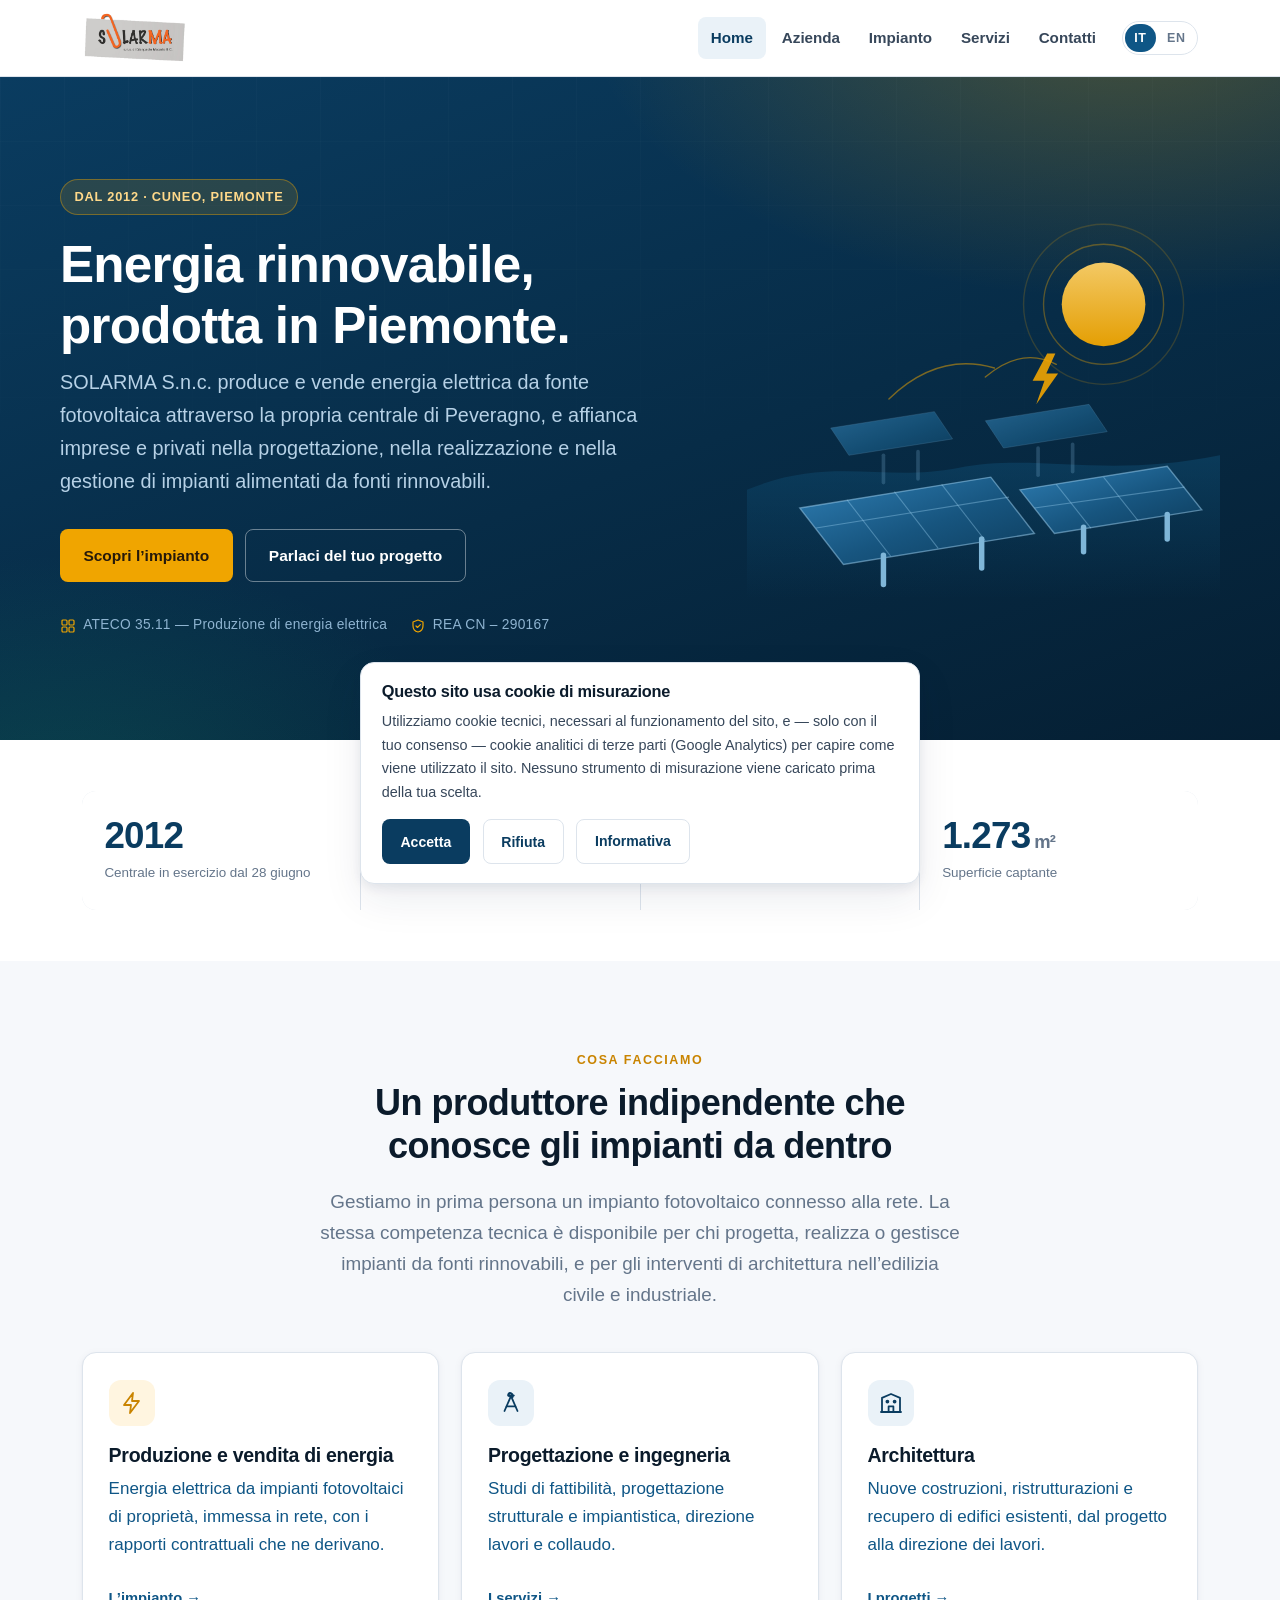
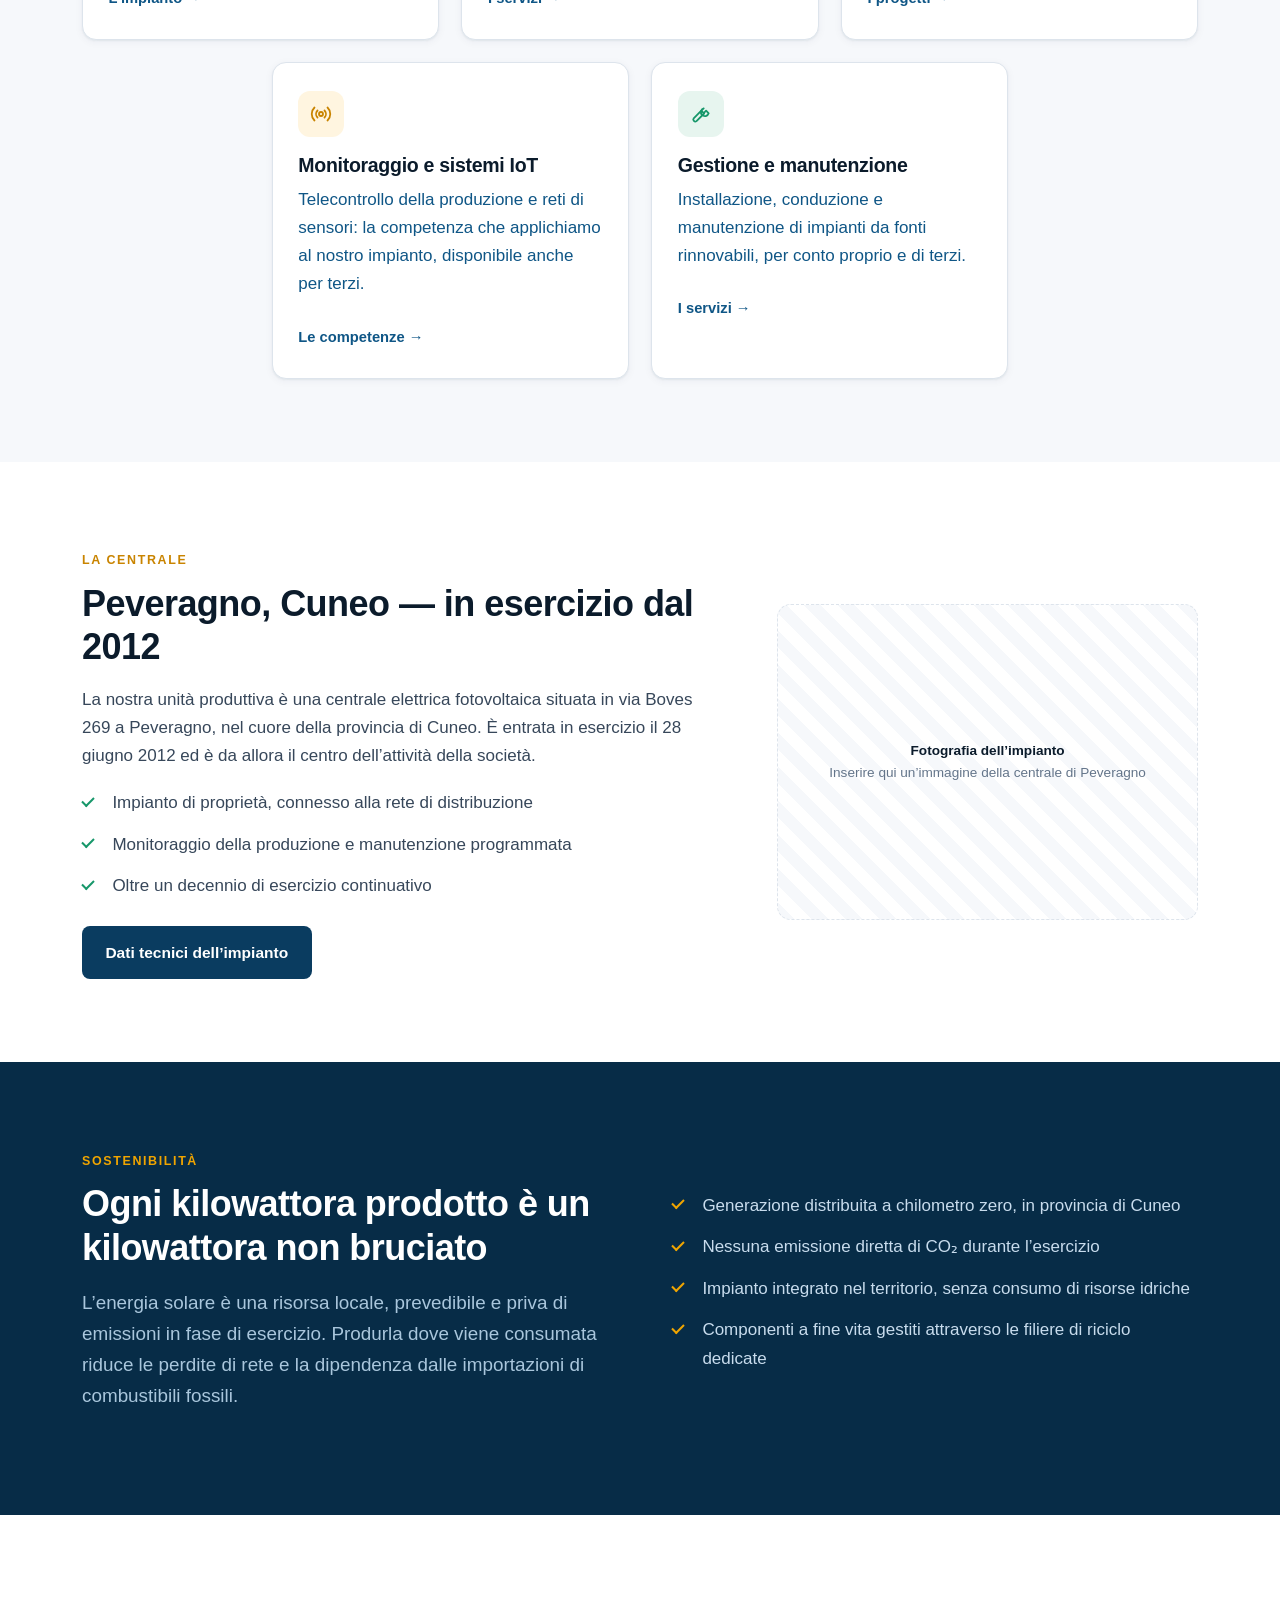
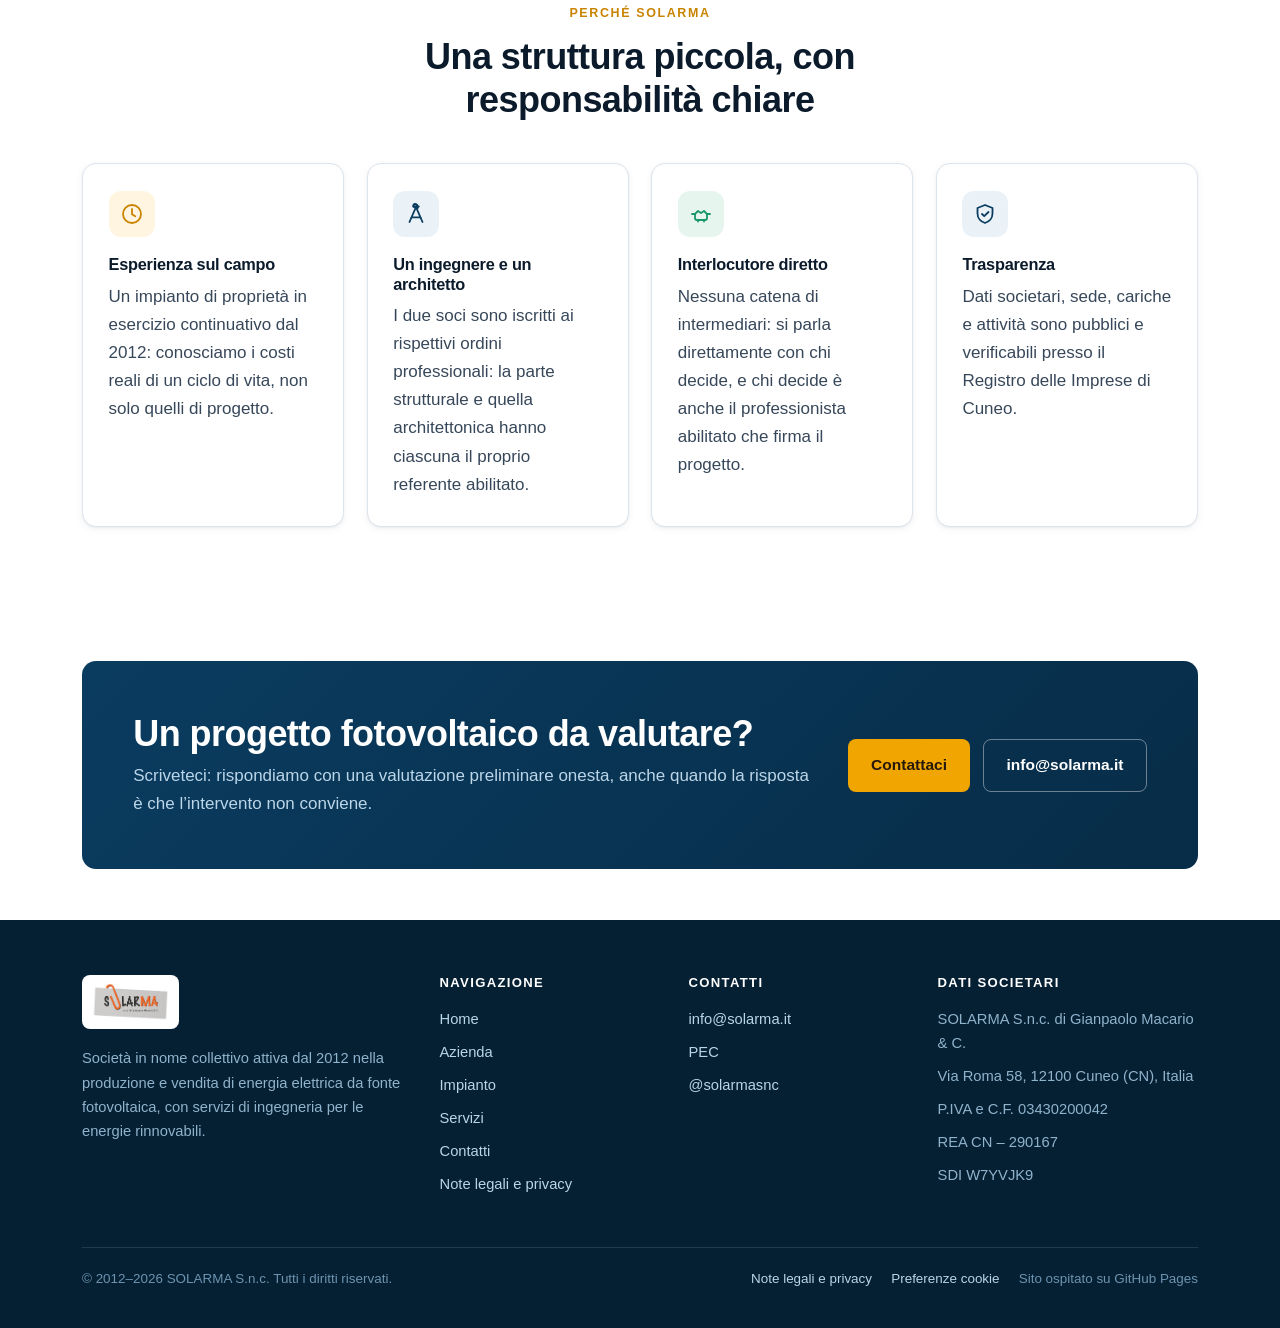
==== commit 7fd9b2c3: "Use the centred three-plus-two layout for the home page activities Reinstates all five activity card" ====
--- a/index.html
+++ b/index.html
@@ -116,7 +116,7 @@
         rinnovabili, e per gli interventi di architettura nell&rsquo;edilizia civile e industriale.
       </p>
     </div>
-    <div class="grid grid--4">
+    <div class="grid grid--3 grid--center">
       <a class="card card--link" href="impianto.html">
         <div class="card__icon card__icon--solar"><svg viewBox="0 0 24 24" fill="none" stroke="currentColor" stroke-width="1.8" stroke-linecap="round" stroke-linejoin="round" aria-hidden="true"><path d="M13 2 4 14h7l-1 8 9-12h-7l1-8Z"/></svg></div>
         <h3>Produzione e vendita di energia</h3>
@@ -131,8 +131,7 @@
            e collaudo.</p>
         <span class="card__more">I servizi &rarr;</span>
       </a>
-      <!-- Temporaneamente nascosto insieme alla voce di menu: in attesa dei progetti reali. -->
-      <a class="card card--link" href="servizi.html#architettura" hidden>
+      <a class="card card--link" href="servizi.html#architettura">
         <div class="card__icon"><svg viewBox="0 0 24 24" fill="none" stroke="currentColor" stroke-width="1.8" stroke-linecap="round" stroke-linejoin="round" aria-hidden="true"><path d="M3 21V6.8L12 3l9 3.8V21"/><path d="M2 21h20"/><path d="M9.6 21v-5.6h4.8V21"/><circle cx="8.4" cy="10.6" r="1"/><circle cx="15.6" cy="10.6" r="1"/></svg></div>
         <h3>Architettura</h3>
         <p>Nuove costruzioni, ristrutturazioni e recupero di edifici esistenti, dal progetto alla
--- a/assets/css/site.css
+++ b/assets/css/site.css
@@ -246,6 +246,13 @@
 @media (max-width: 980px) { .grid--3, .grid--4 { grid-template-columns: repeat(2, 1fr); } }
 @media (max-width: 680px) { .grid--2, .grid--3, .grid--4 { grid-template-columns: 1fr; } }
 .grid--5 { grid-template-columns: repeat(5, 1fr); }
+
+/* For a grid whose last row is short: switch to flex so the trailing cards
+   centre under the row above instead of leaving a gap at the end of it. */
+.grid--center { display: flex; flex-wrap: wrap; justify-content: center; }
+.grid--center > * { flex: 0 1 calc((100% - 2 * 1.4rem) / 3); }
+@media (max-width: 980px) { .grid--center > * { flex-basis: calc((100% - 1.4rem) / 2); } }
+@media (max-width: 680px) { .grid--center > * { flex-basis: 100%; } }
 @media (max-width: 1080px) { .grid--5 { grid-template-columns: repeat(3, 1fr); } }
 @media (max-width: 680px)  { .grid--5 { grid-template-columns: 1fr; } }
 
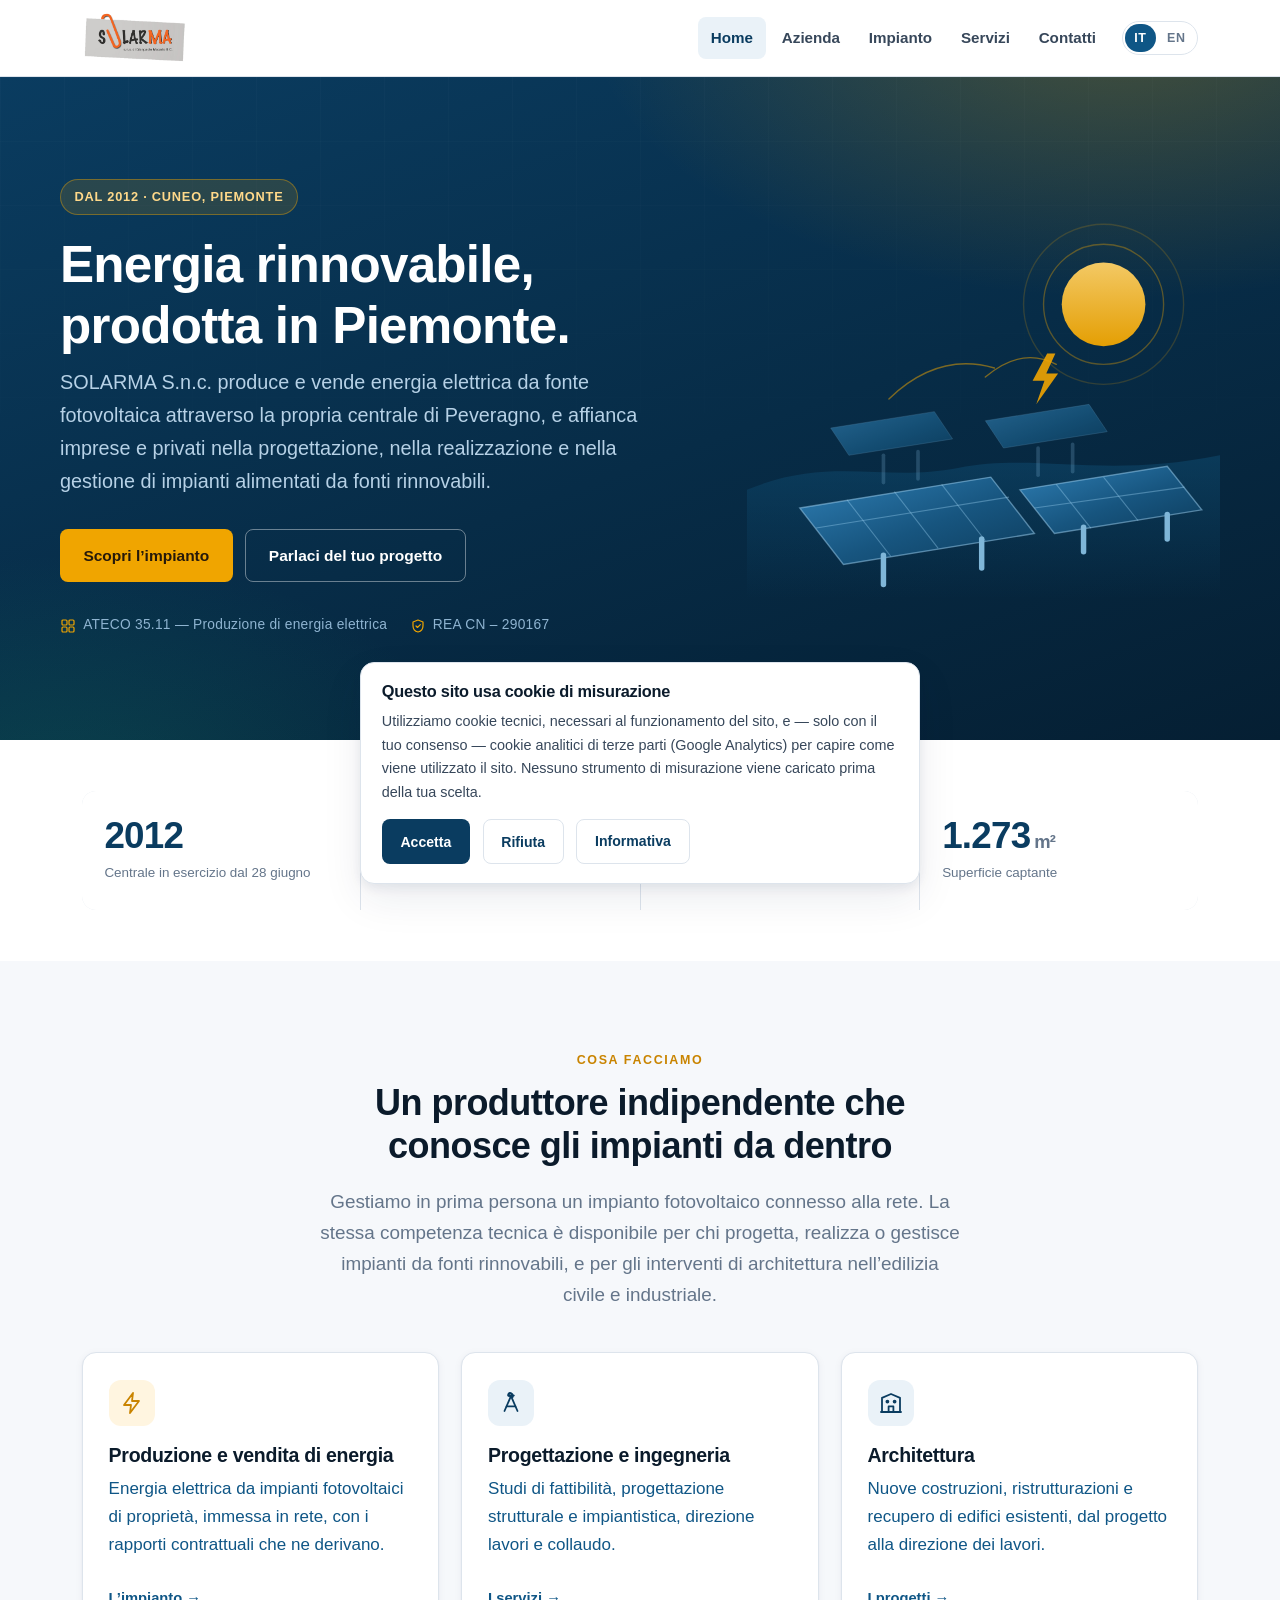
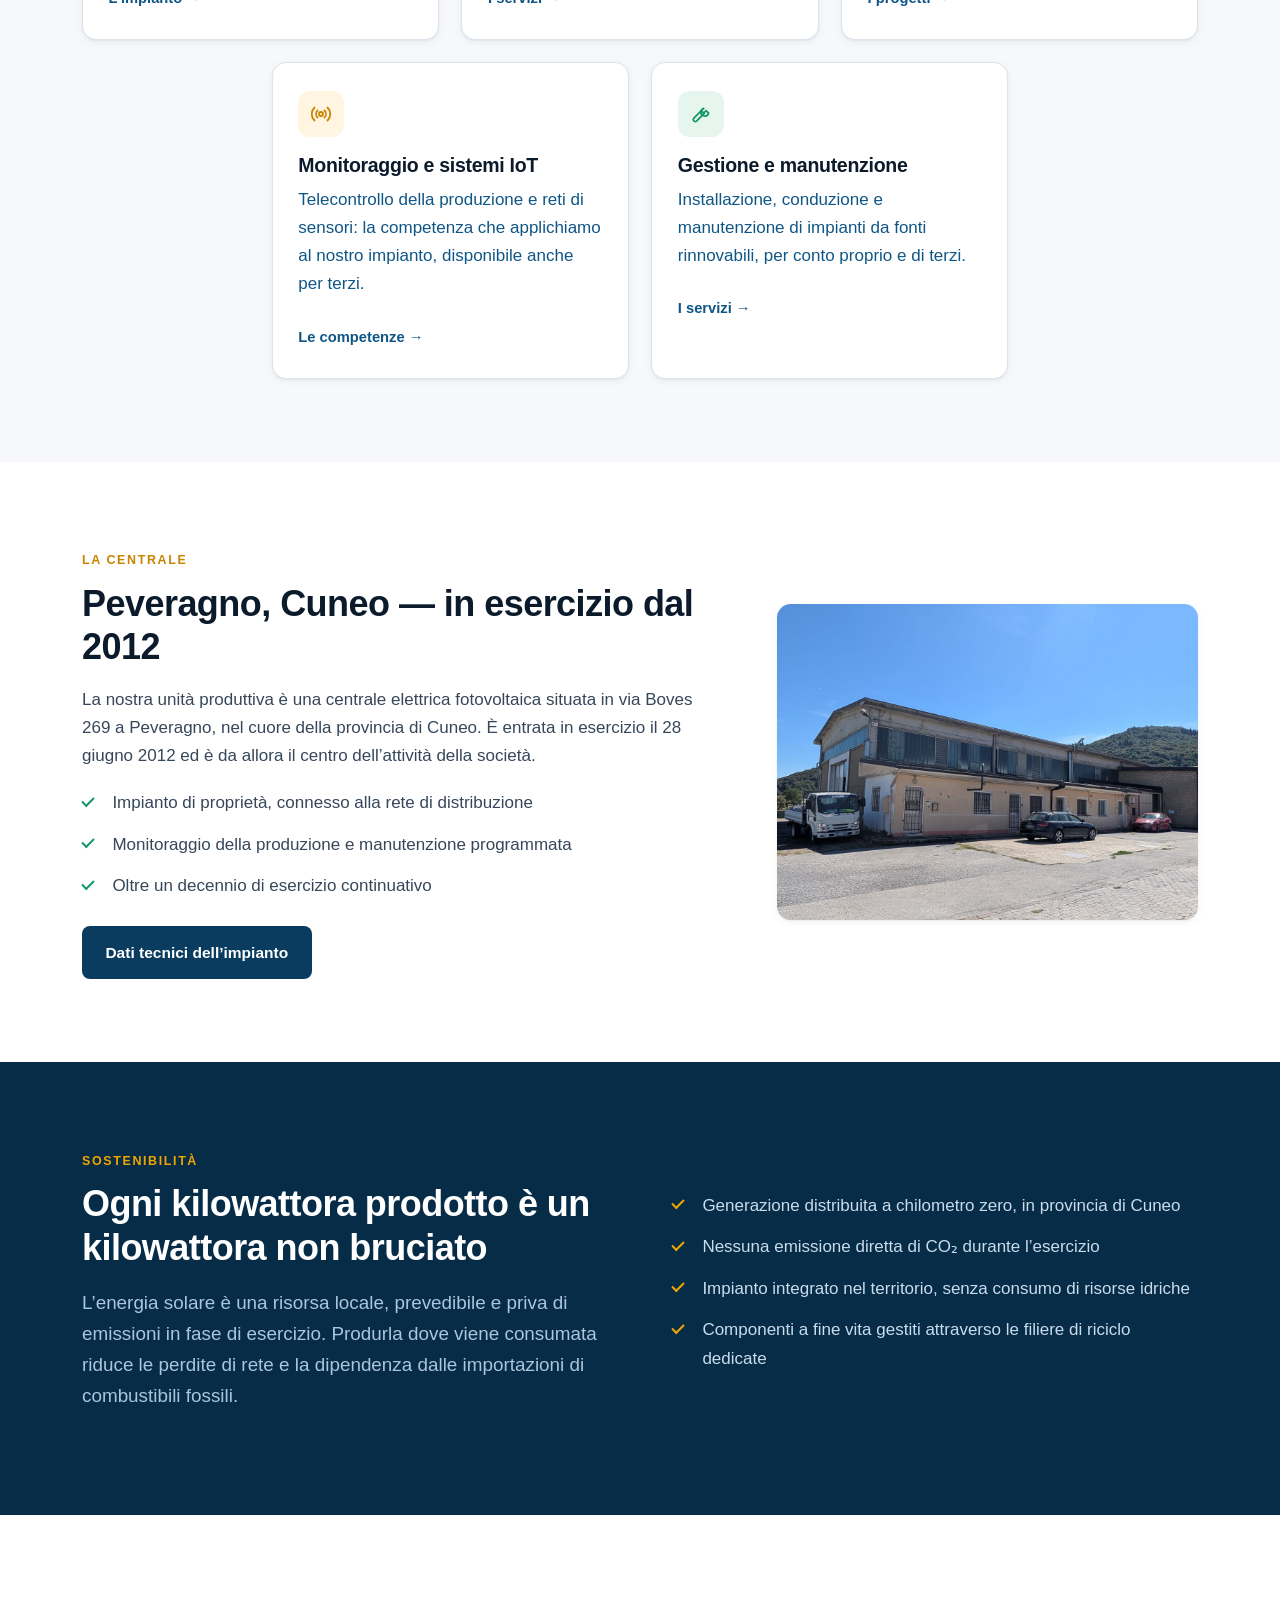
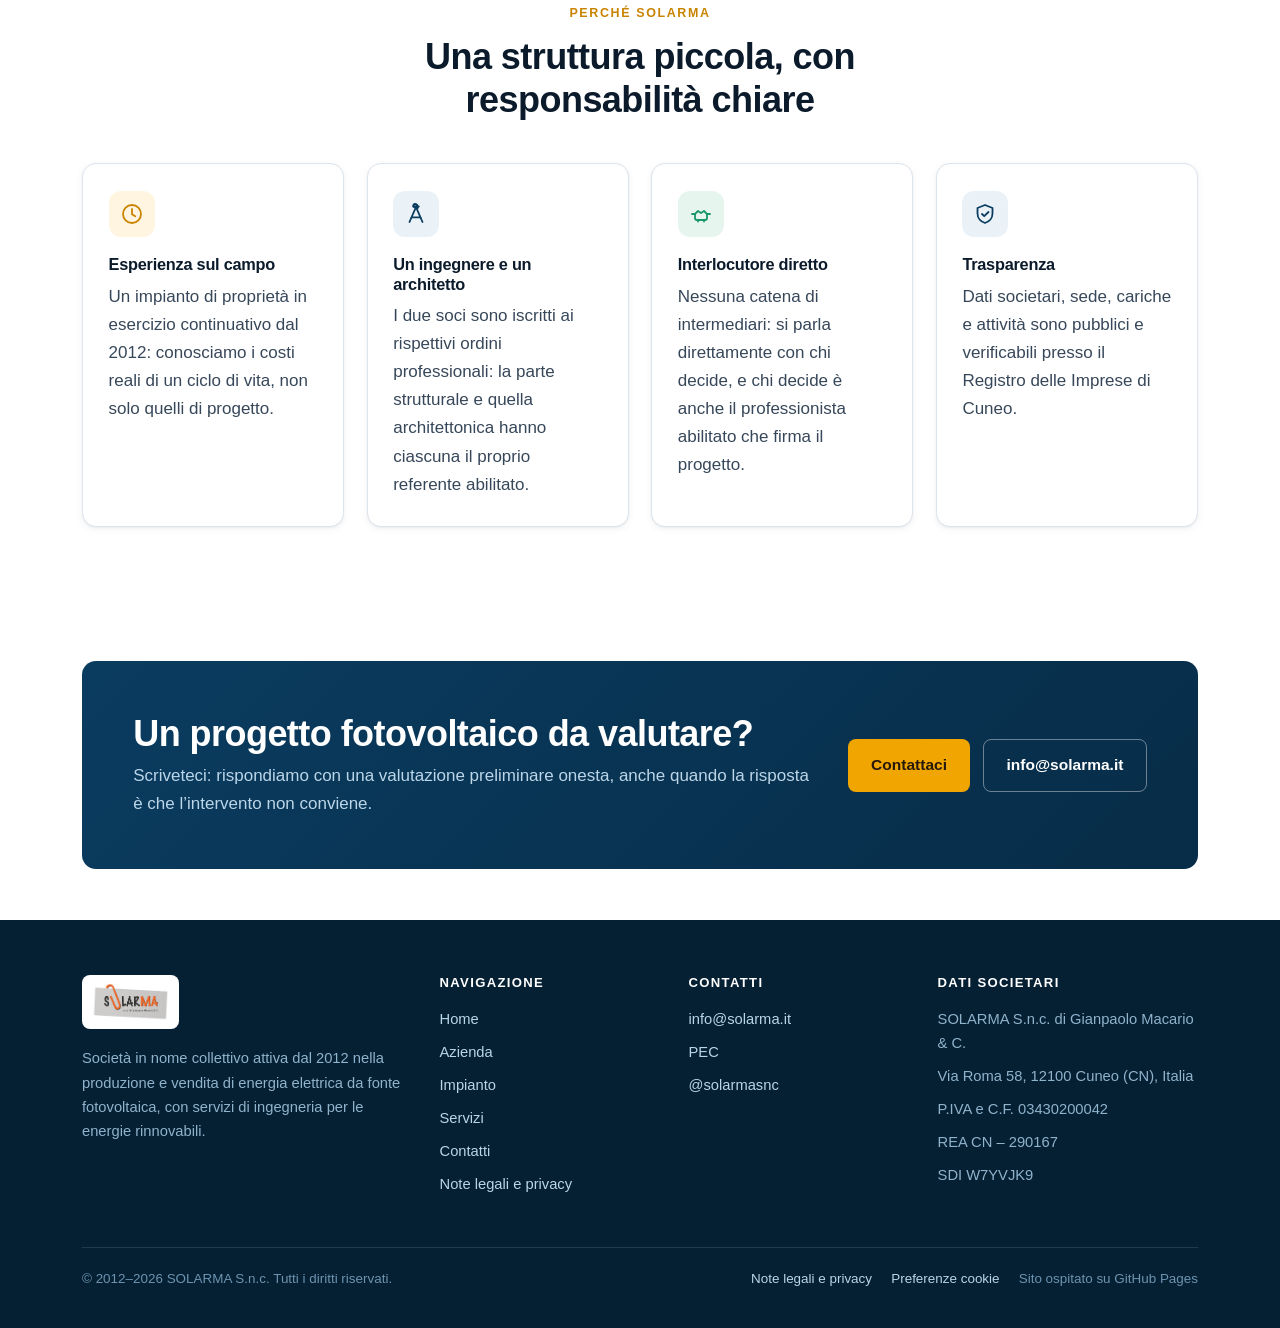
==== commit adb956f0: "Use the site photograph for the plant overview on both pages Replaces the last two image placeholder" ====
--- a/index.html
+++ b/index.html
@@ -176,14 +176,9 @@
       </div>
     </div>
     <div>
-      <!-- TODO SOLARMA: sostituire con una fotografia reale dell'impianto
-           (consigliato 1200x900 px, formato .webp o .jpg, in /assets/img/). -->
-      <div class="media-placeholder">
-        <div>
-          <strong style="display:block;color:var(--ink)">Fotografia dell&rsquo;impianto</strong>
-          Inserire qui un&rsquo;immagine della centrale di Peveragno
-        </div>
-      </div>
+      <img class="photo" src="assets/img/impianto/vista-insieme.jpg"
+           width="1200" height="904" loading="lazy"
+           alt="I capannoni di Peveragno sulle cui coperture &egrave; installato l&rsquo;impianto fotovoltaico">
     </div>
   </div>
 </section>
--- a/assets/css/site.css
+++ b/assets/css/site.css
@@ -371,6 +371,12 @@
   color: var(--ink-mute); font-size: .85rem;
 }
 
+/* ---------- Standalone photo ---------- */
+.photo {
+  display: block; width: 100%; aspect-ratio: 4 / 3; object-fit: cover;
+  border-radius: var(--radius); box-shadow: var(--shadow-sm); background: var(--bg-alt);
+}
+
 /* ---------- Photo gallery ---------- */
 .gallery figure {
   display: flex; flex-direction: column; margin: 0; overflow: hidden; background: #fff;
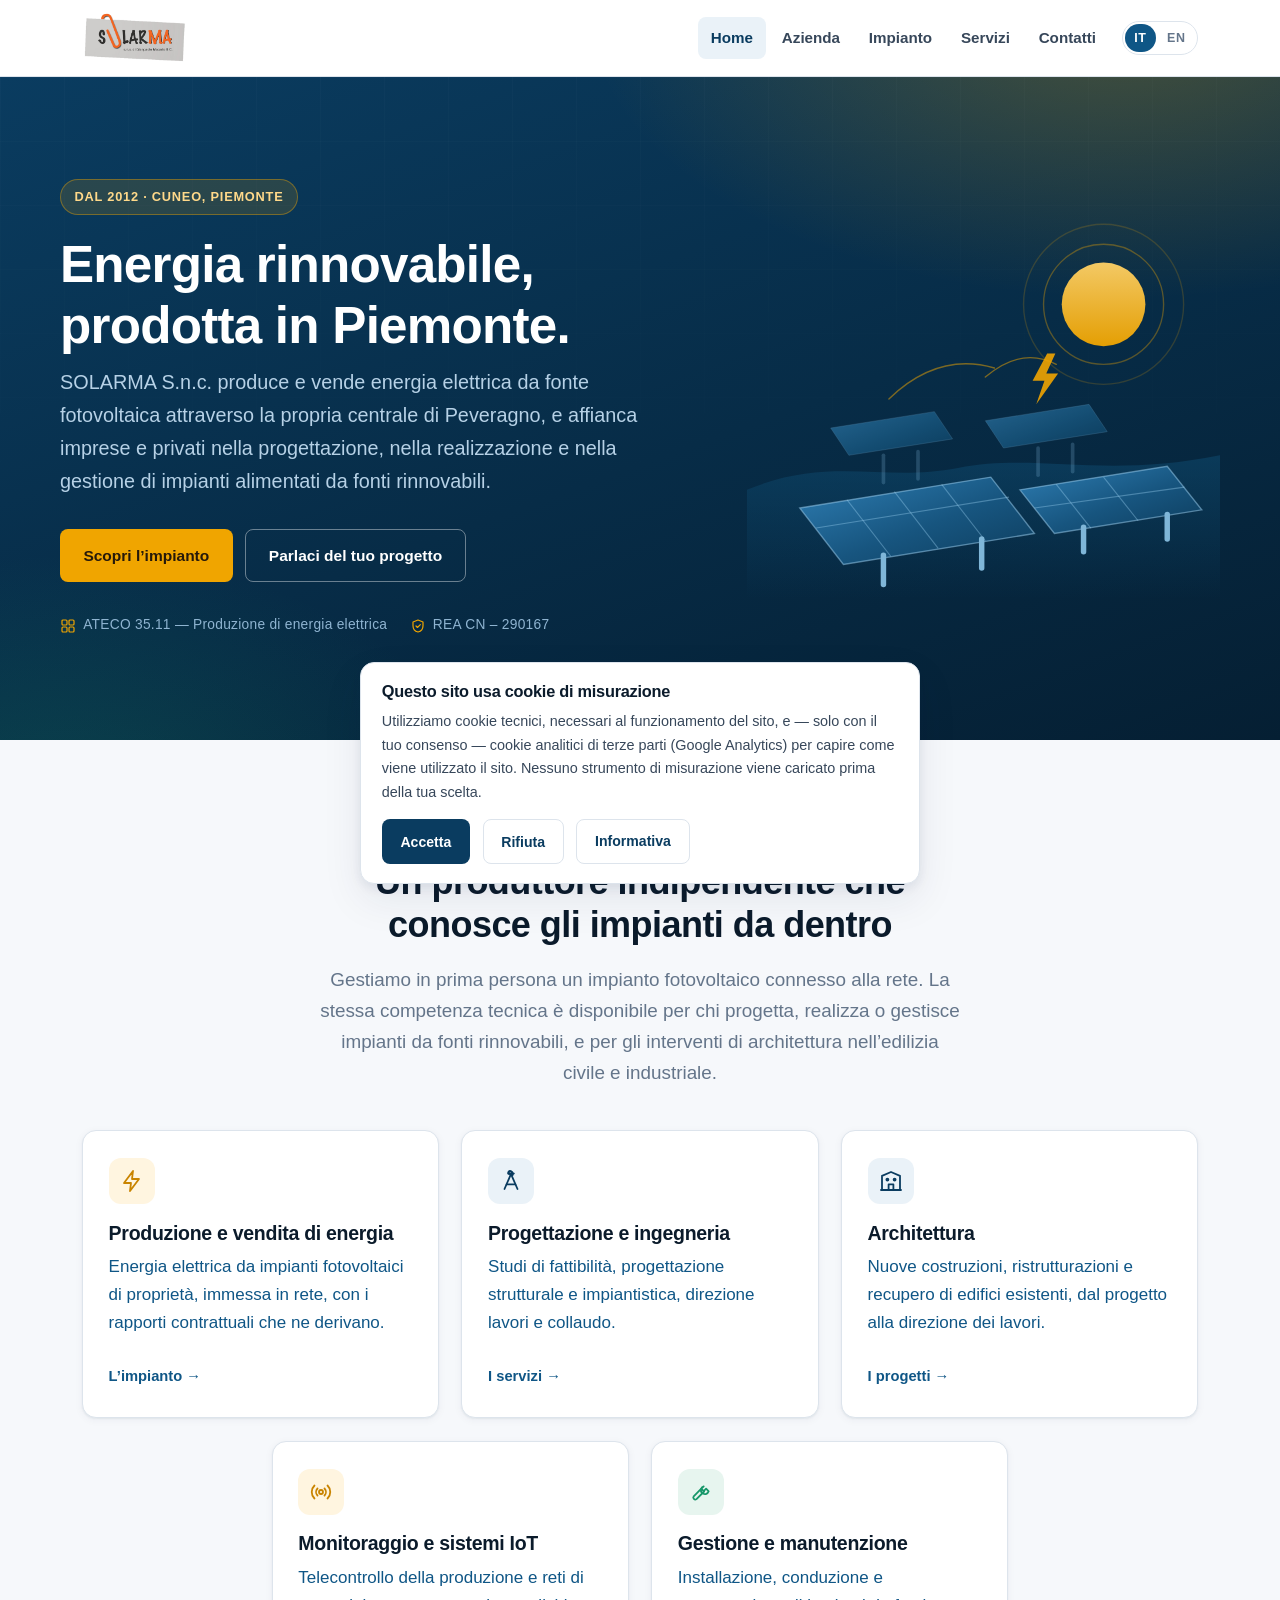
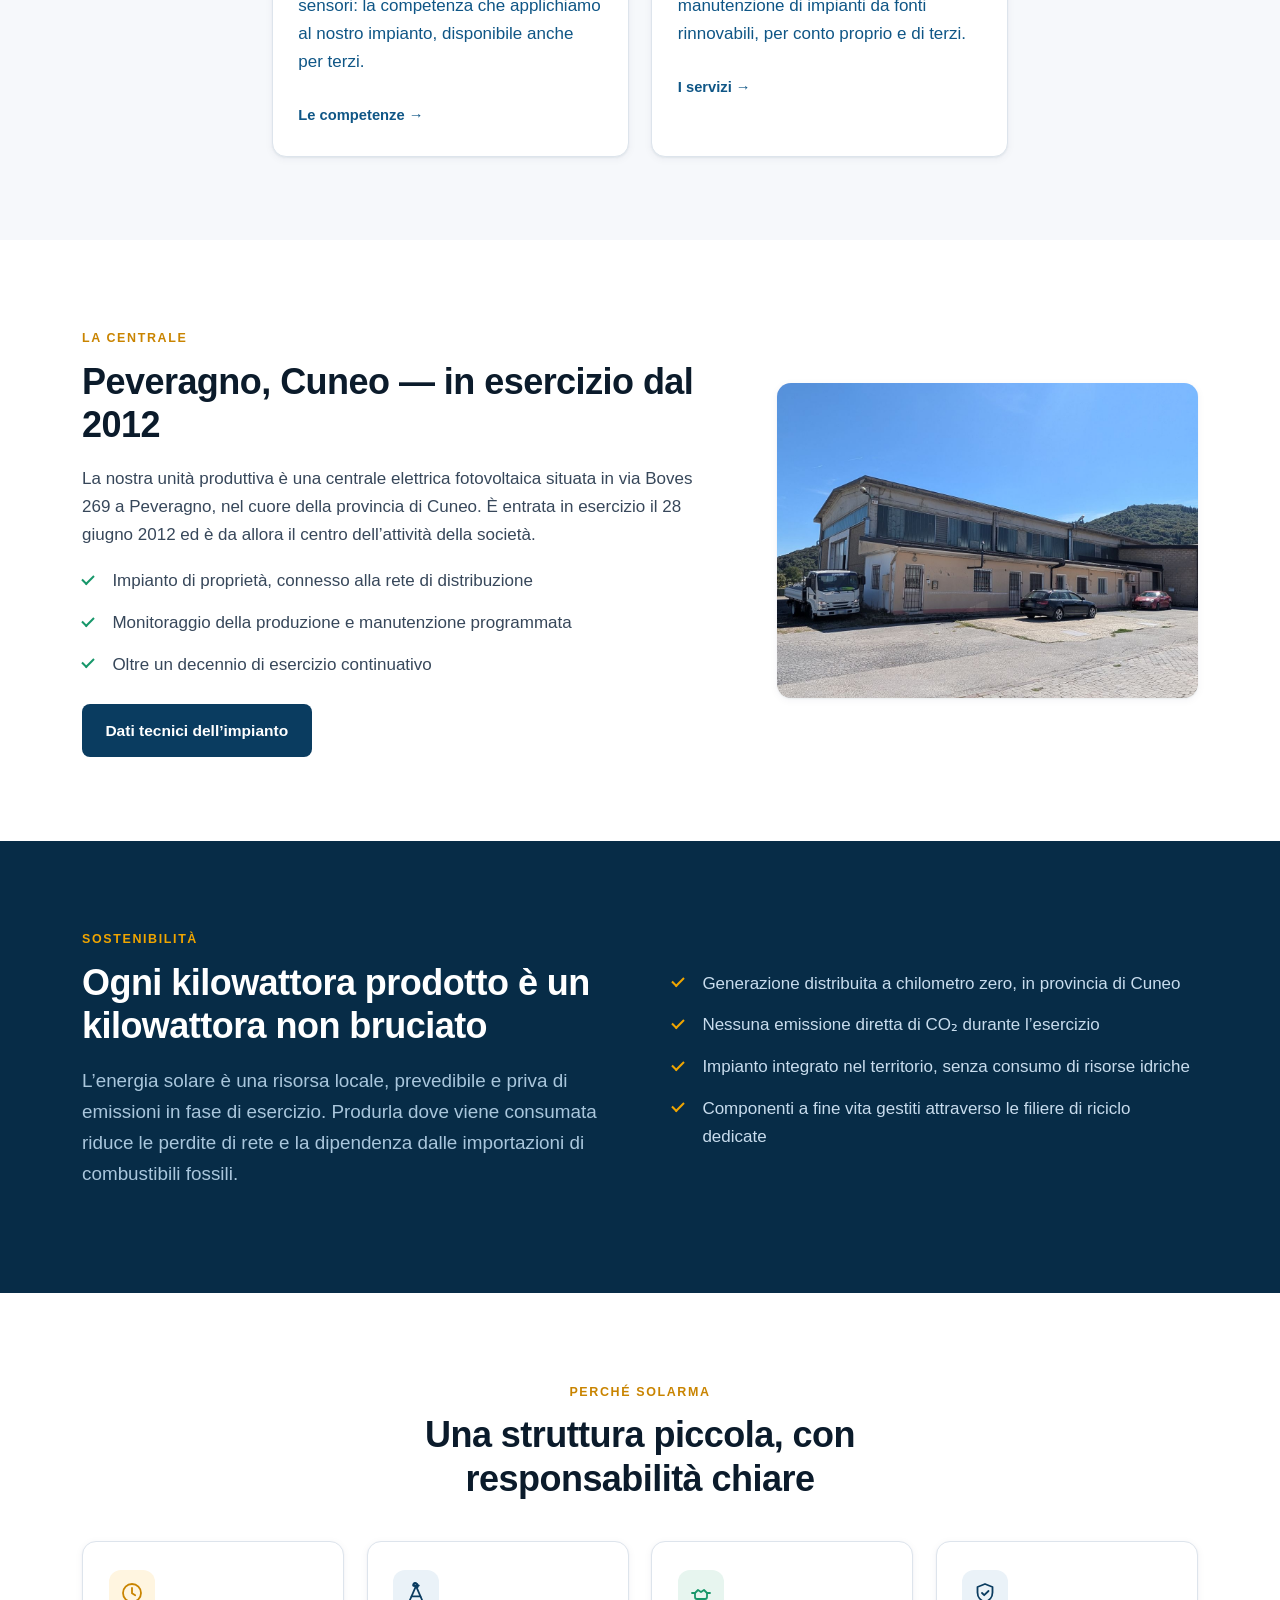
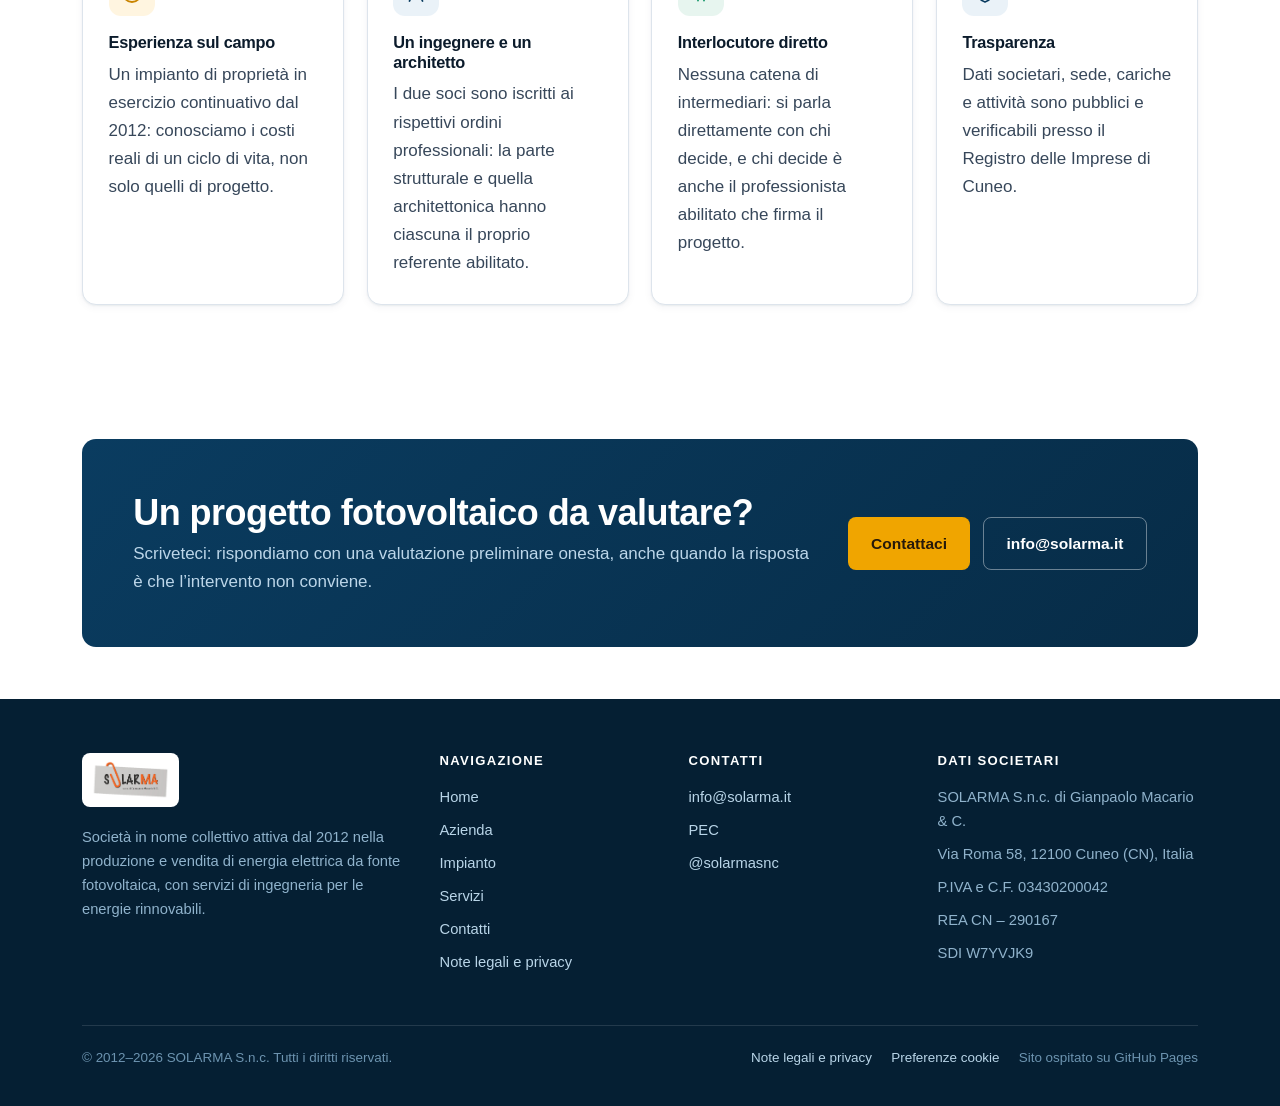
==== commit d717c326: "Remove the home page statistics strip The plant data table no longer states capacity, module count o" ====
--- a/index.html
+++ b/index.html
@@ -82,28 +82,6 @@
   </div>
 </section>
 
-<section class="section section--tight">
-  <div class="wrap">
-    <div class="stats">
-      <div class="stat">
-        <div class="stat__value">2012</div>
-        <div class="stat__label">Centrale in esercizio dal 28 giugno</div>
-      </div>
-      <div class="stat">
-        <div class="stat__value">192<small>kWp</small></div>
-        <div class="stat__label">Potenza nominale installata</div>
-      </div>
-      <div class="stat">
-        <div class="stat__value">784</div>
-        <div class="stat__label">Moduli fotovoltaici in copertura</div>
-      </div>
-      <div class="stat">
-        <div class="stat__value">1.273<small>m&sup2;</small></div>
-        <div class="stat__label">Superficie captante</div>
-      </div>
-    </div>
-  </div>
-</section>
 
 <section class="section section--alt">
   <div class="wrap">
--- a/assets/css/site.css
+++ b/assets/css/site.css
@@ -229,15 +229,6 @@
 .breadcrumb a { color: #9dc3de; text-decoration: none; }
 .breadcrumb a:hover { color: #fff; text-decoration: underline; }
 
-/* ---------- Stats ---------- */
-.stats { display: grid; grid-template-columns: repeat(4, 1fr); gap: 1px; background: var(--line); border-radius: var(--radius); overflow: hidden; }
-.stat { background: #fff; padding: 1.6rem 1.4rem; }
-.section--alt .stat { background: #fff; }
-.stat__value { font-size: clamp(1.7rem, 1.3rem + 1.4vw, 2.3rem); font-weight: 800; color: var(--brand-dark); line-height: 1.1; letter-spacing: -.02em; }
-.stat__value small { font-size: .5em; font-weight: 700; color: var(--ink-mute); margin-left: .2em; }
-.stat__label { font-size: .84rem; color: var(--ink-mute); margin-top: .35rem; }
-@media (max-width: 820px) { .stats { grid-template-columns: repeat(2, 1fr); } }
-
 /* ---------- Cards ---------- */
 .grid { display: grid; gap: 1.4rem; }
 .grid--2 { grid-template-columns: repeat(2, 1fr); }
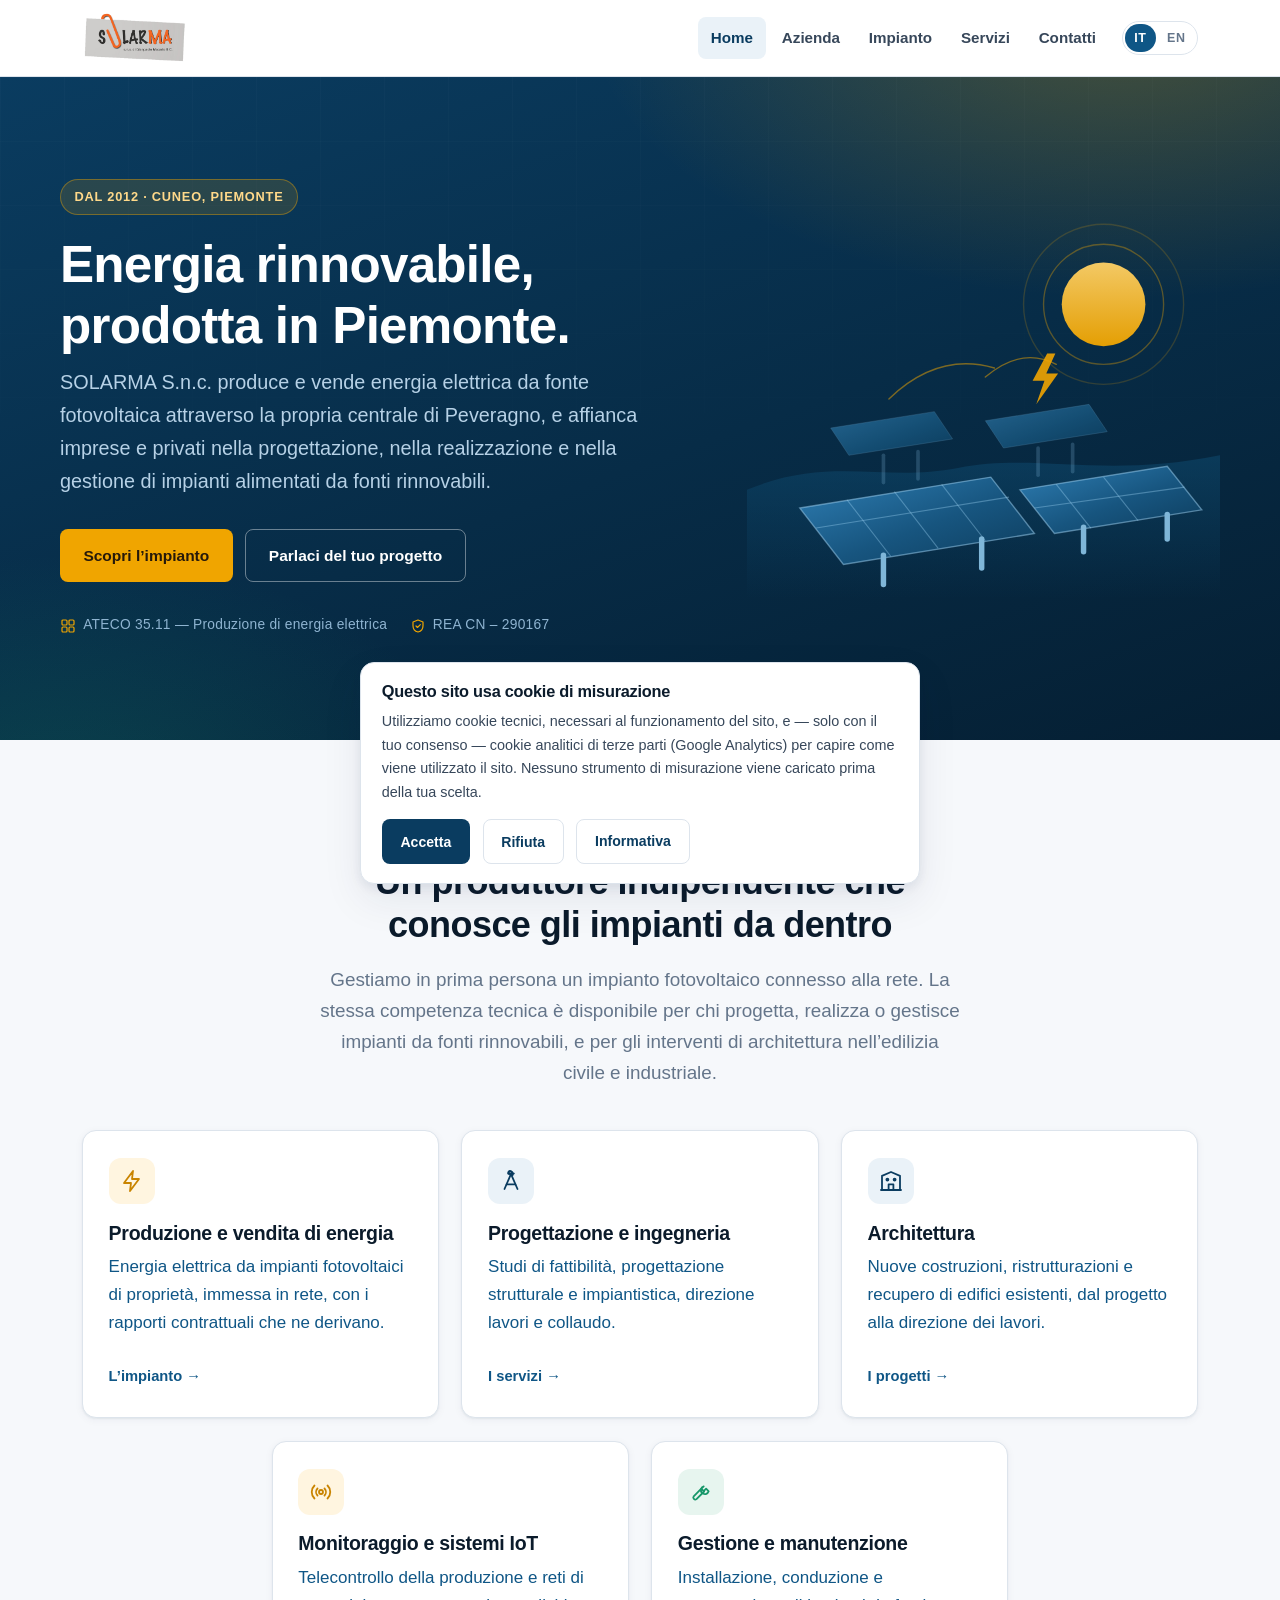
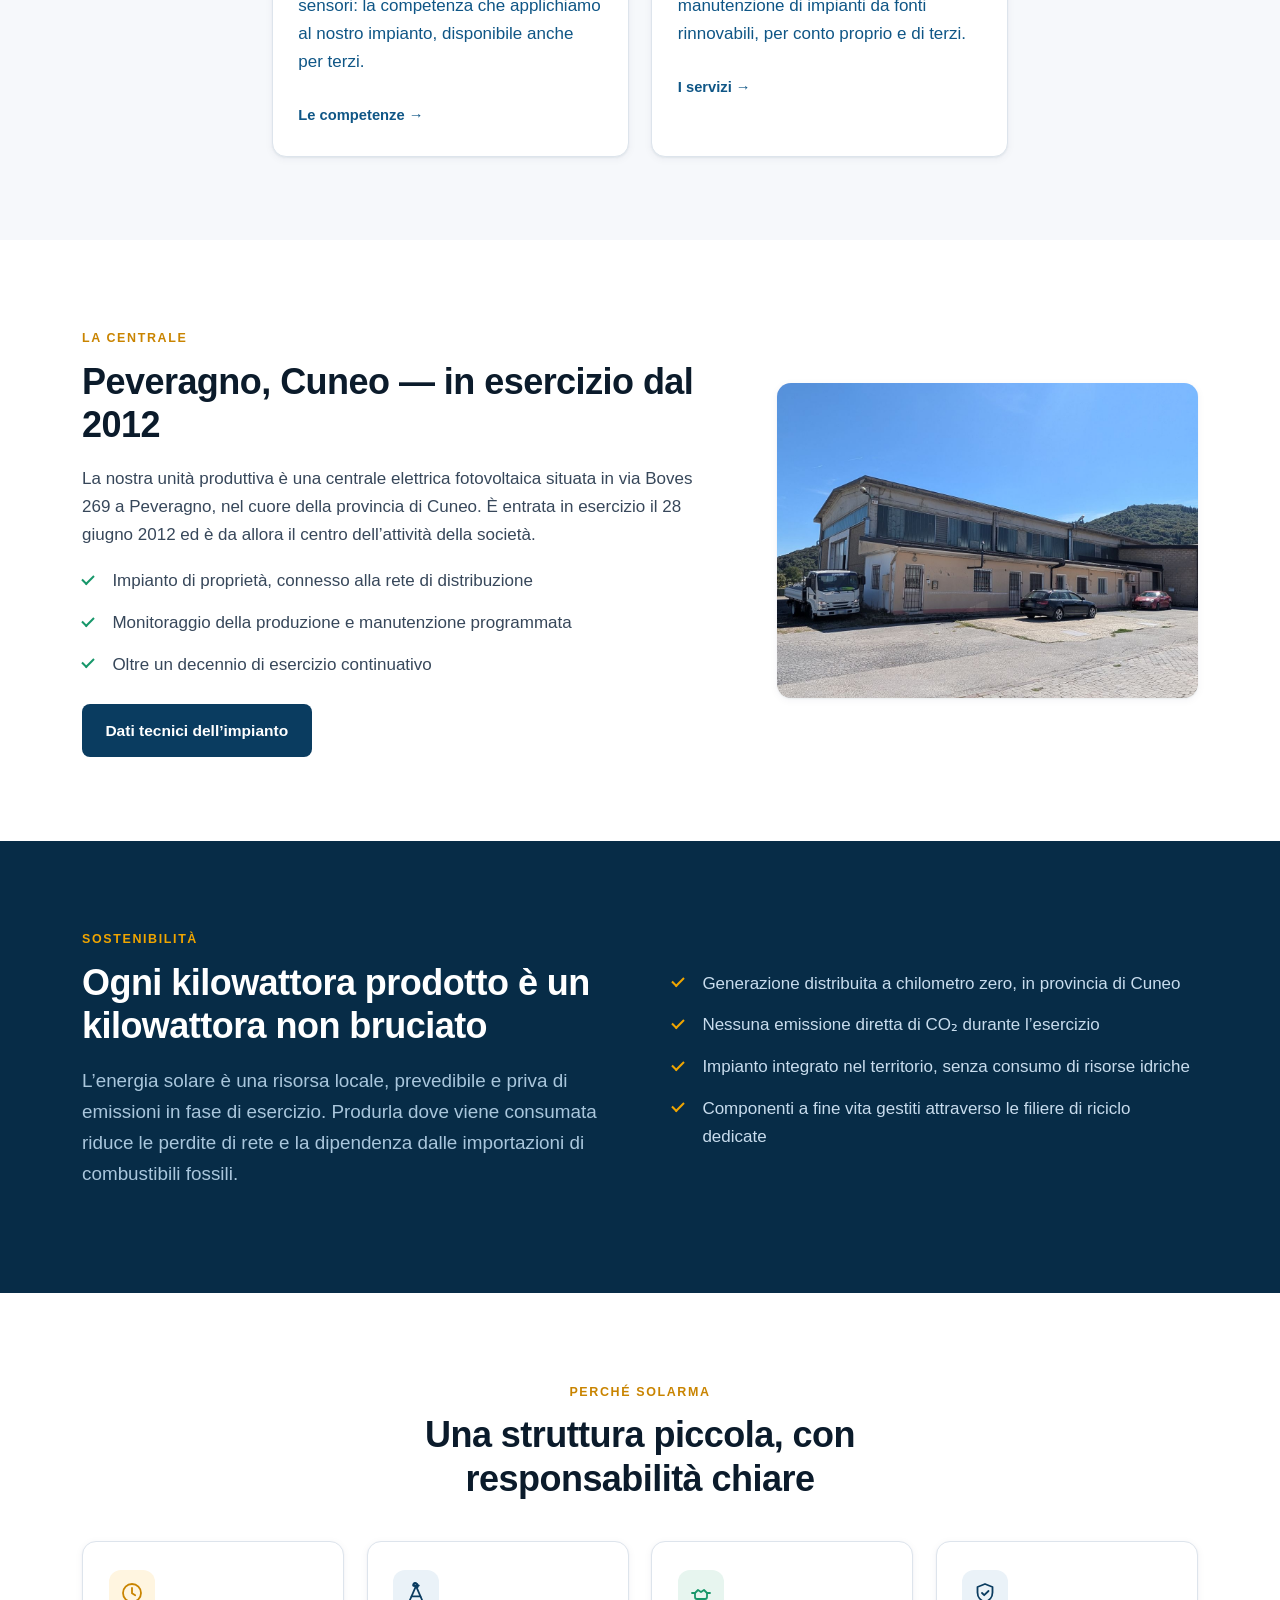
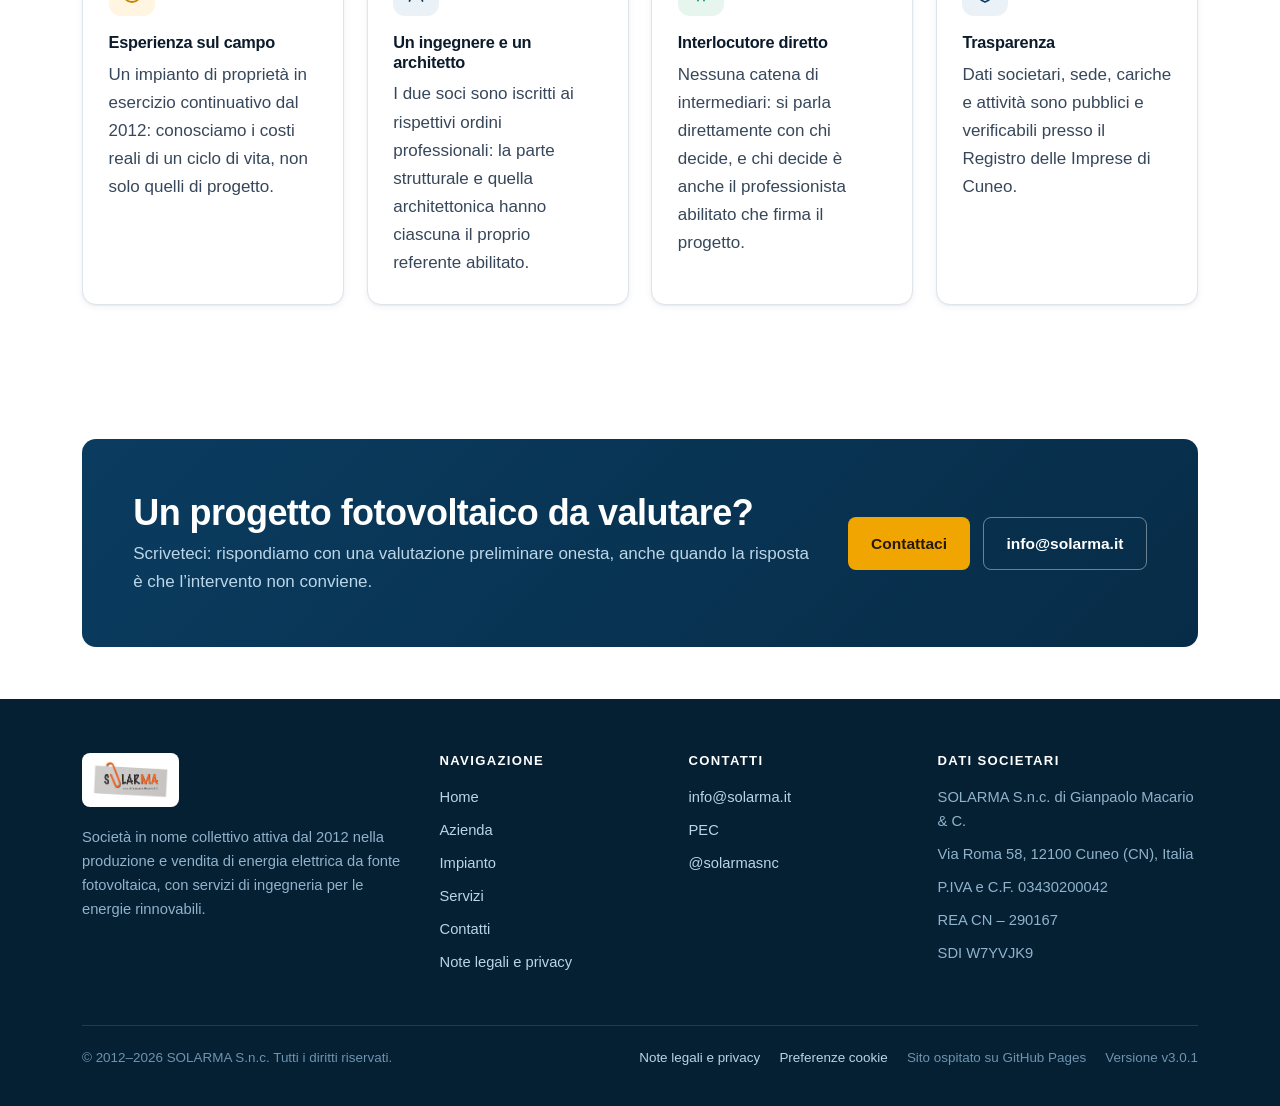
==== commit a13658a7: "Display the site version on every page (#18) Every page now reports the released version twice: visi" ====
--- a/index.html
+++ b/index.html
@@ -10,6 +10,7 @@
 <link rel="alternate" hreflang="en" href="https://www.solarma.it/en/">
 <link rel="alternate" hreflang="x-default" href="https://www.solarma.it/">
 <meta name="author" content="SOLARMA S.n.c. di Gianpaolo Macario &amp; C.">
+<meta name="version" content="v3.0.1">
 <meta name="robots" content="index, follow">
 
 <meta property="og:type" content="website">
@@ -280,6 +281,7 @@
         <li><a href="note-legali.html">Note legali e privacy</a></li>
         <li><a href="#" data-consent-reset>Preferenze cookie</a></li>
         <li>Sito ospitato su GitHub Pages</li>
+        <li>Versione <span data-site-version>v3.0.1</span></li>
       </ul>
     </div>
   </div>
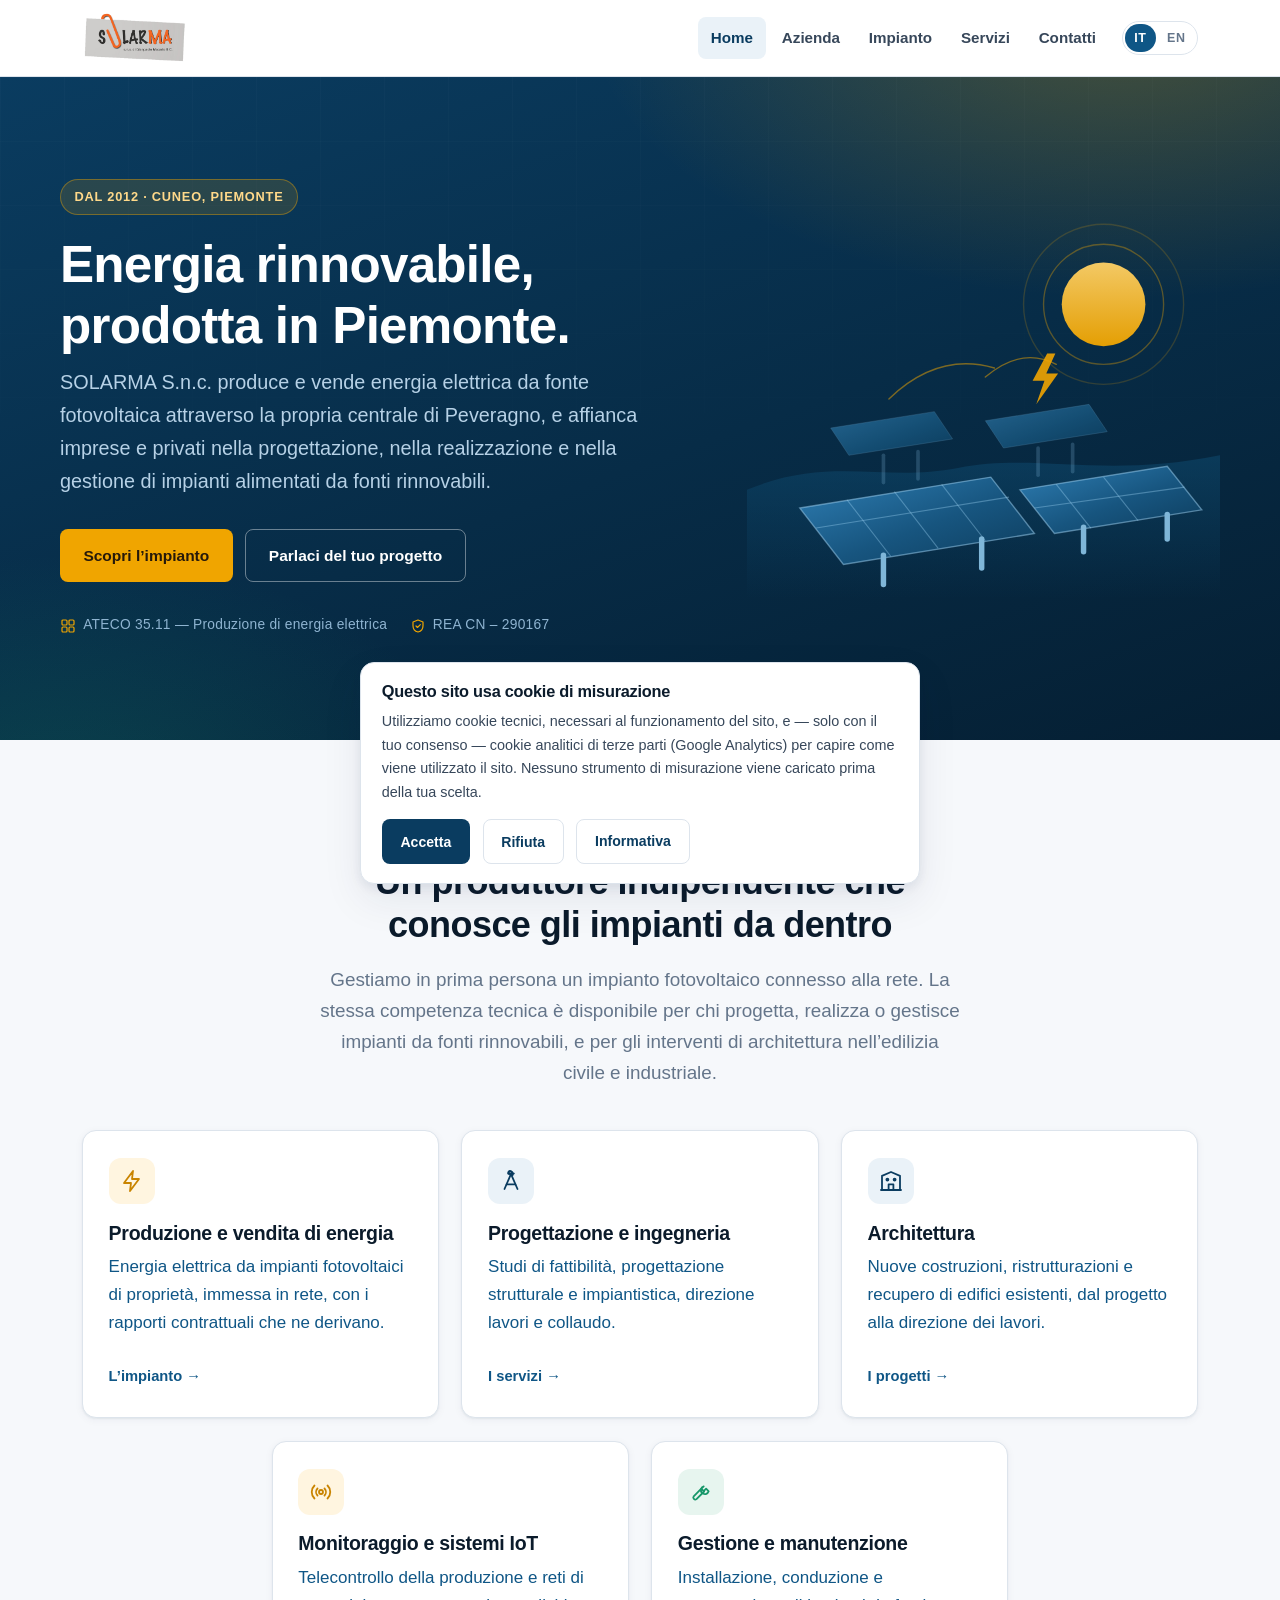
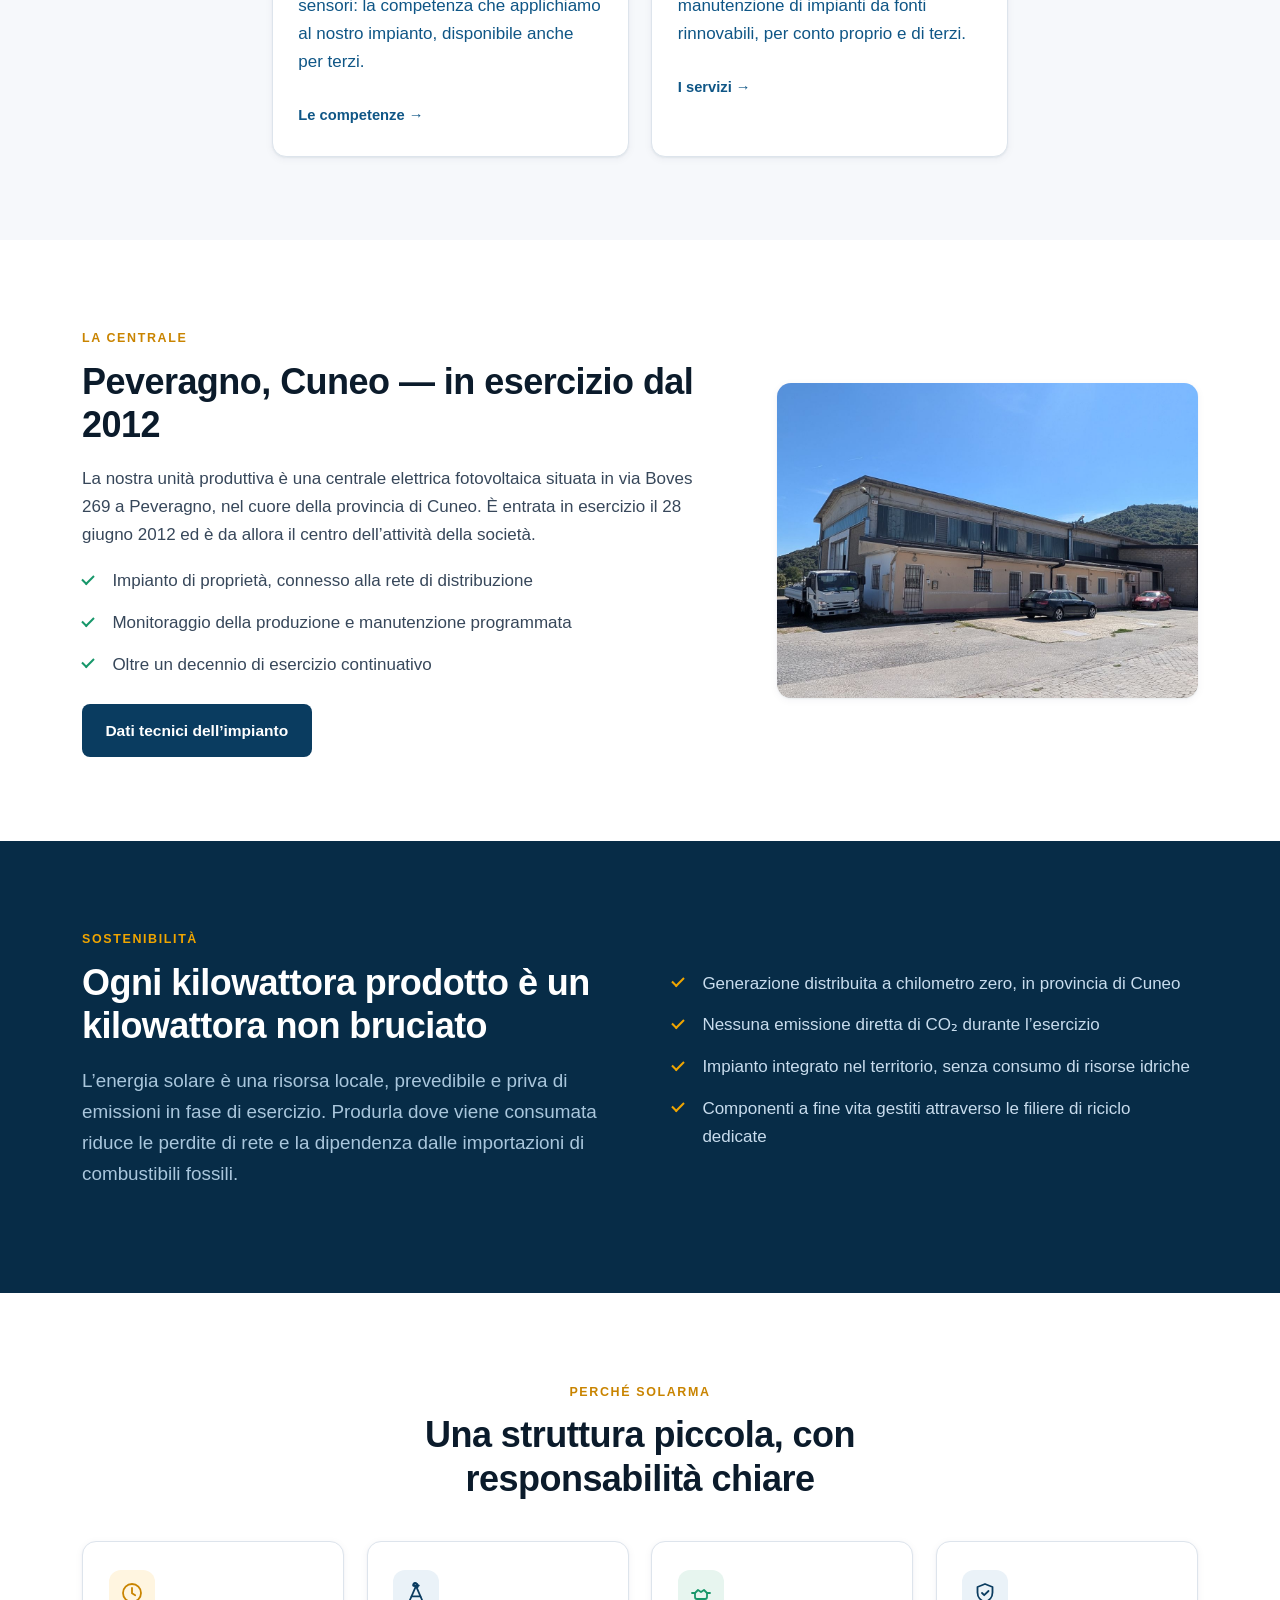
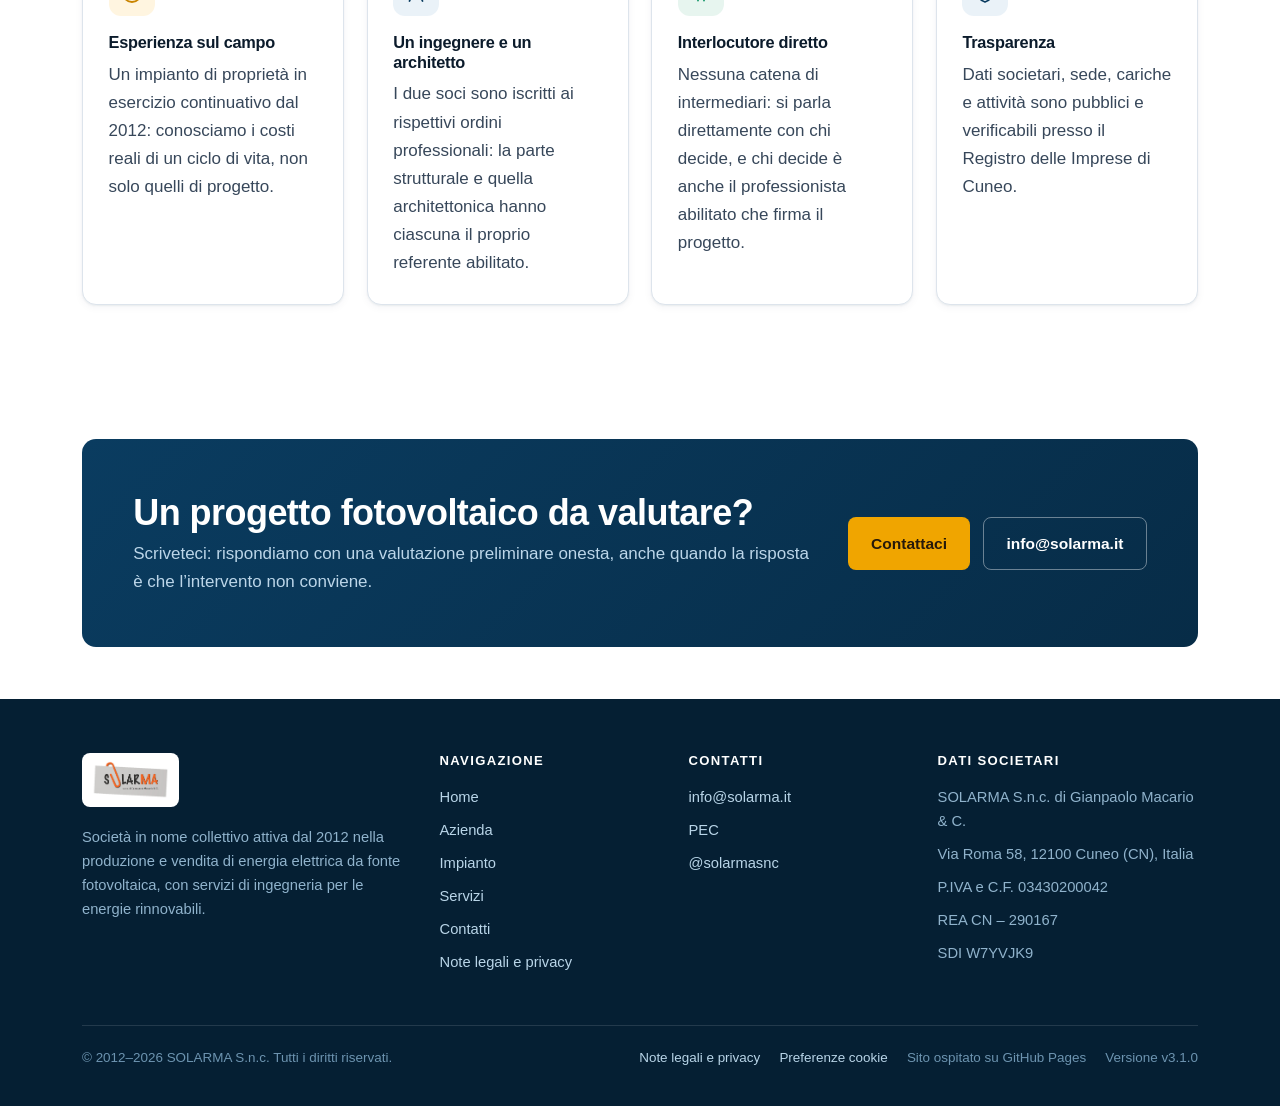
==== commit 5ebee56e: "Release v3.1.0 Co-Authored-By: Claude Sonnet 5 <noreply@anthropic.com> Claude-Session: https://claud" ====
--- a/index.html
+++ b/index.html
@@ -10,7 +10,7 @@
 <link rel="alternate" hreflang="en" href="https://www.solarma.it/en/">
 <link rel="alternate" hreflang="x-default" href="https://www.solarma.it/">
 <meta name="author" content="SOLARMA S.n.c. di Gianpaolo Macario &amp; C.">
-<meta name="version" content="v3.0.1">
+<meta name="version" content="v3.1.0">
 <meta name="robots" content="index, follow">
 
 <meta property="og:type" content="website">
@@ -281,7 +281,7 @@
         <li><a href="note-legali.html">Note legali e privacy</a></li>
         <li><a href="#" data-consent-reset>Preferenze cookie</a></li>
         <li>Sito ospitato su GitHub Pages</li>
-        <li>Versione <span data-site-version>v3.0.1</span></li>
+        <li>Versione <span data-site-version>v3.1.0</span></li>
       </ul>
     </div>
   </div>
--- a/assets/css/site.css
+++ b/assets/css/site.css
@@ -394,6 +394,17 @@
 }
 .project__title { font-size: 1.08rem; margin: .35rem 0 .5rem; }
 .project__body p:last-child { margin-bottom: 0; font-size: .93rem; }
+/* Technologies used on a project, as chips under the description. */
+.project__tech {
+  display: flex; flex-wrap: wrap; gap: .35rem;
+  margin: .9rem 0 0; padding: 0; list-style: none;
+}
+.project__tech li {
+  padding: .2rem .55rem; border-radius: 999px;
+  background: var(--bg-alt); border: 1px solid var(--line);
+  color: var(--ink-soft); font-size: .74rem; font-weight: 600;
+}
+.project__link { margin: .9rem 0 0; font-size: .88rem; }
 
 /* ---------- Prose (legal pages) ---------- */
 .prose h2 { margin-top: 2.6rem; padding-top: 1.6rem; border-top: 1px solid var(--line); }
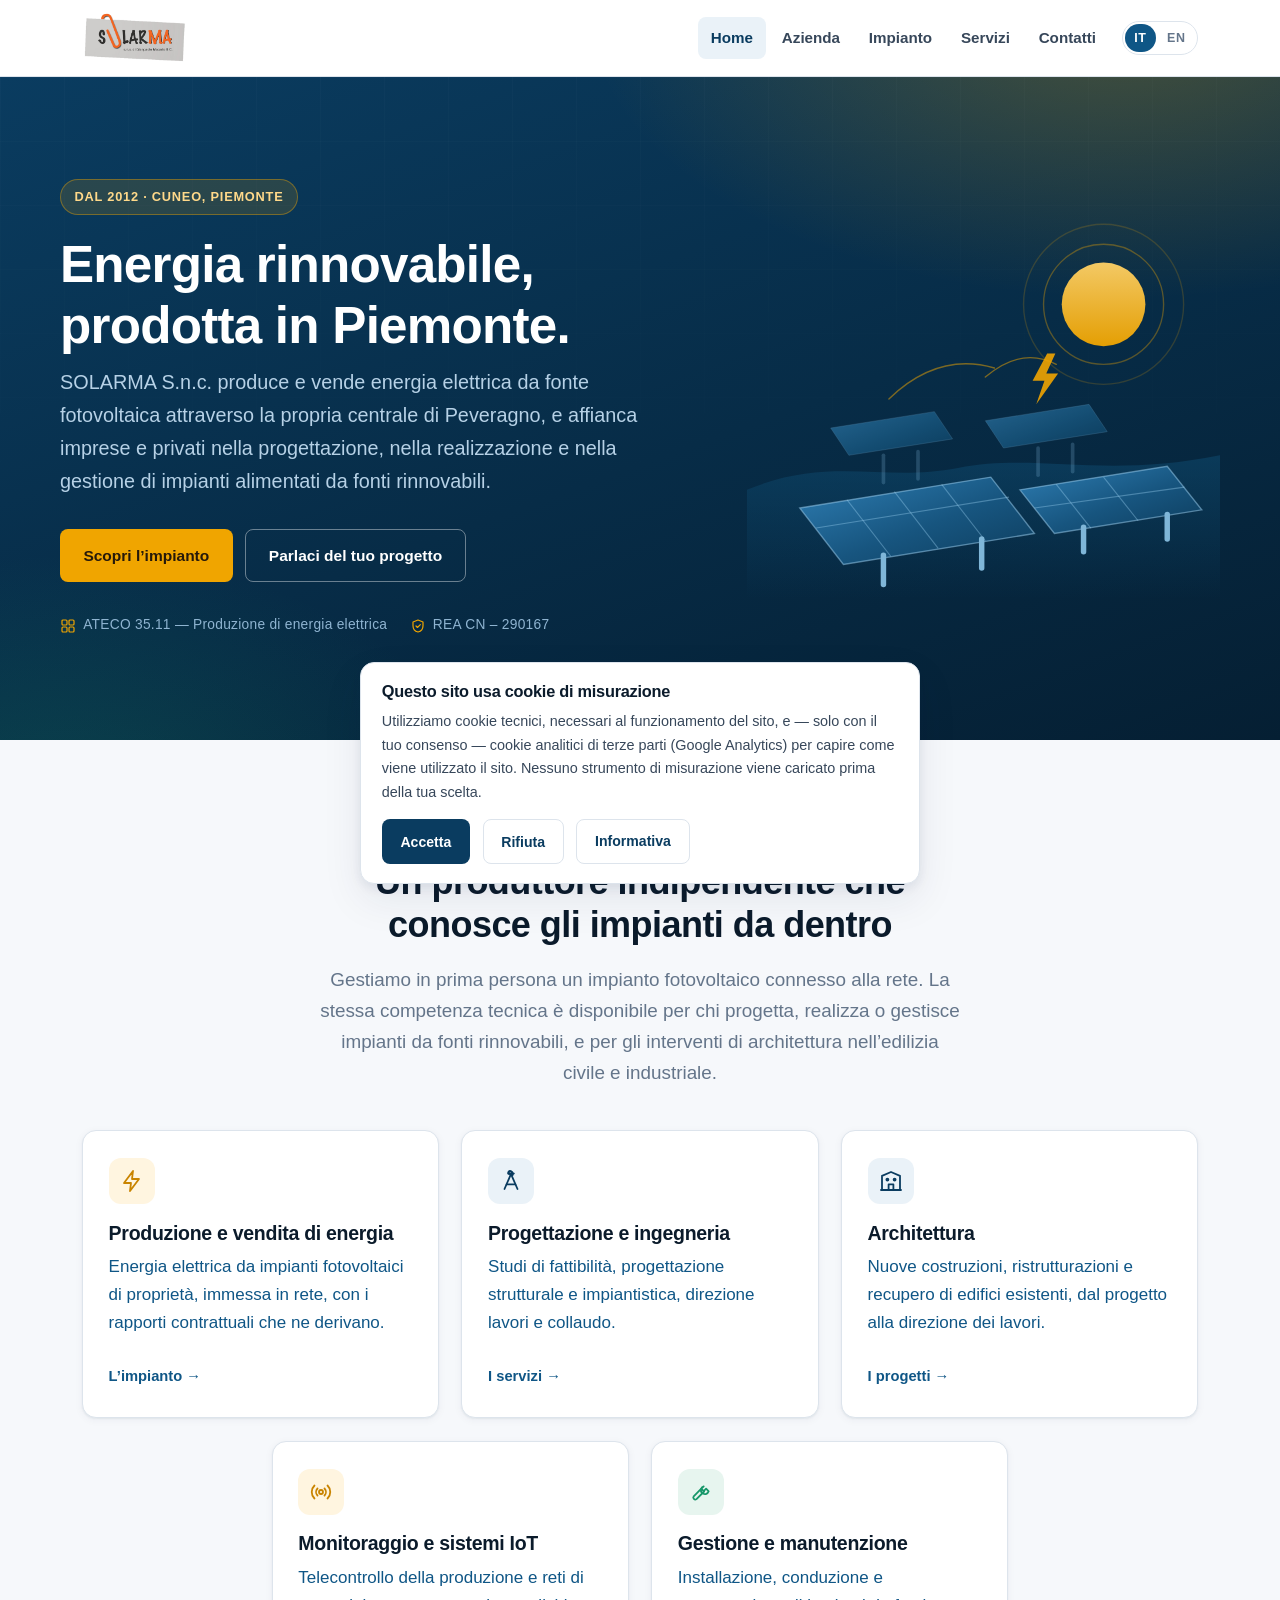
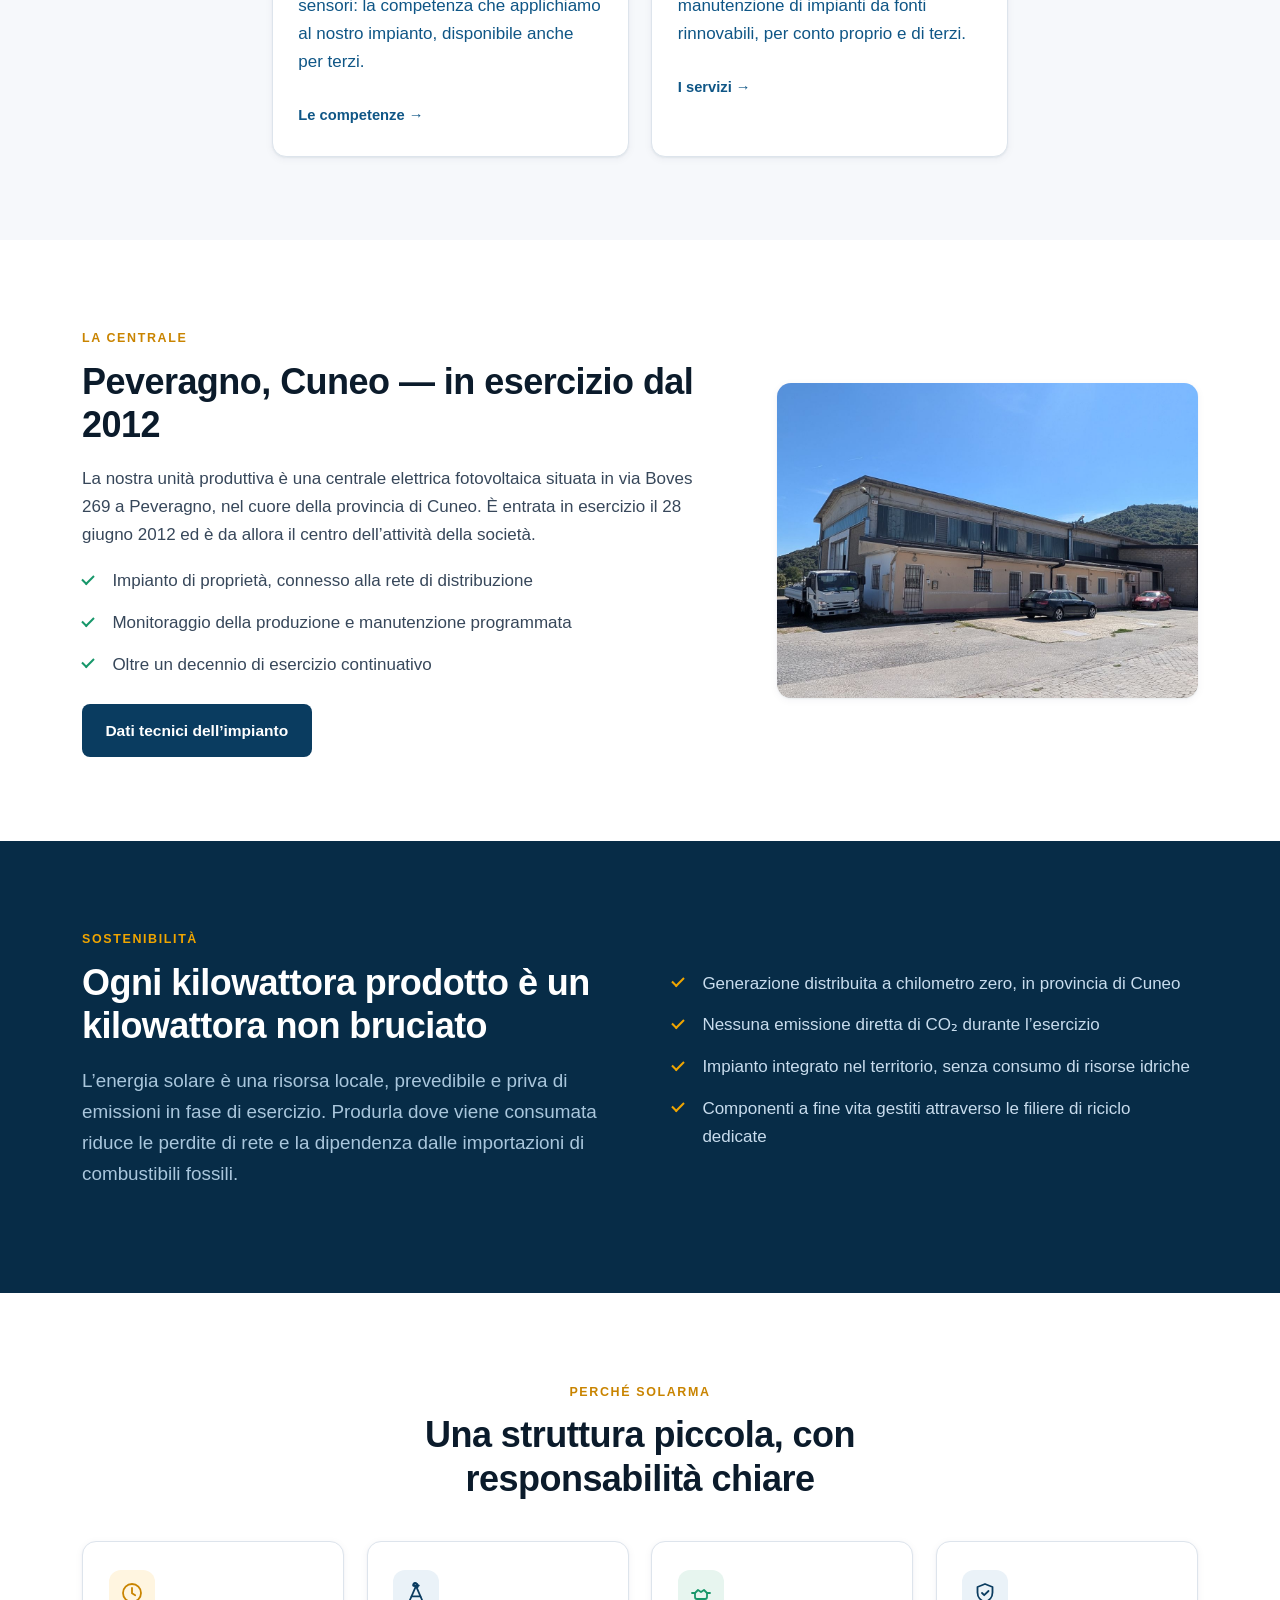
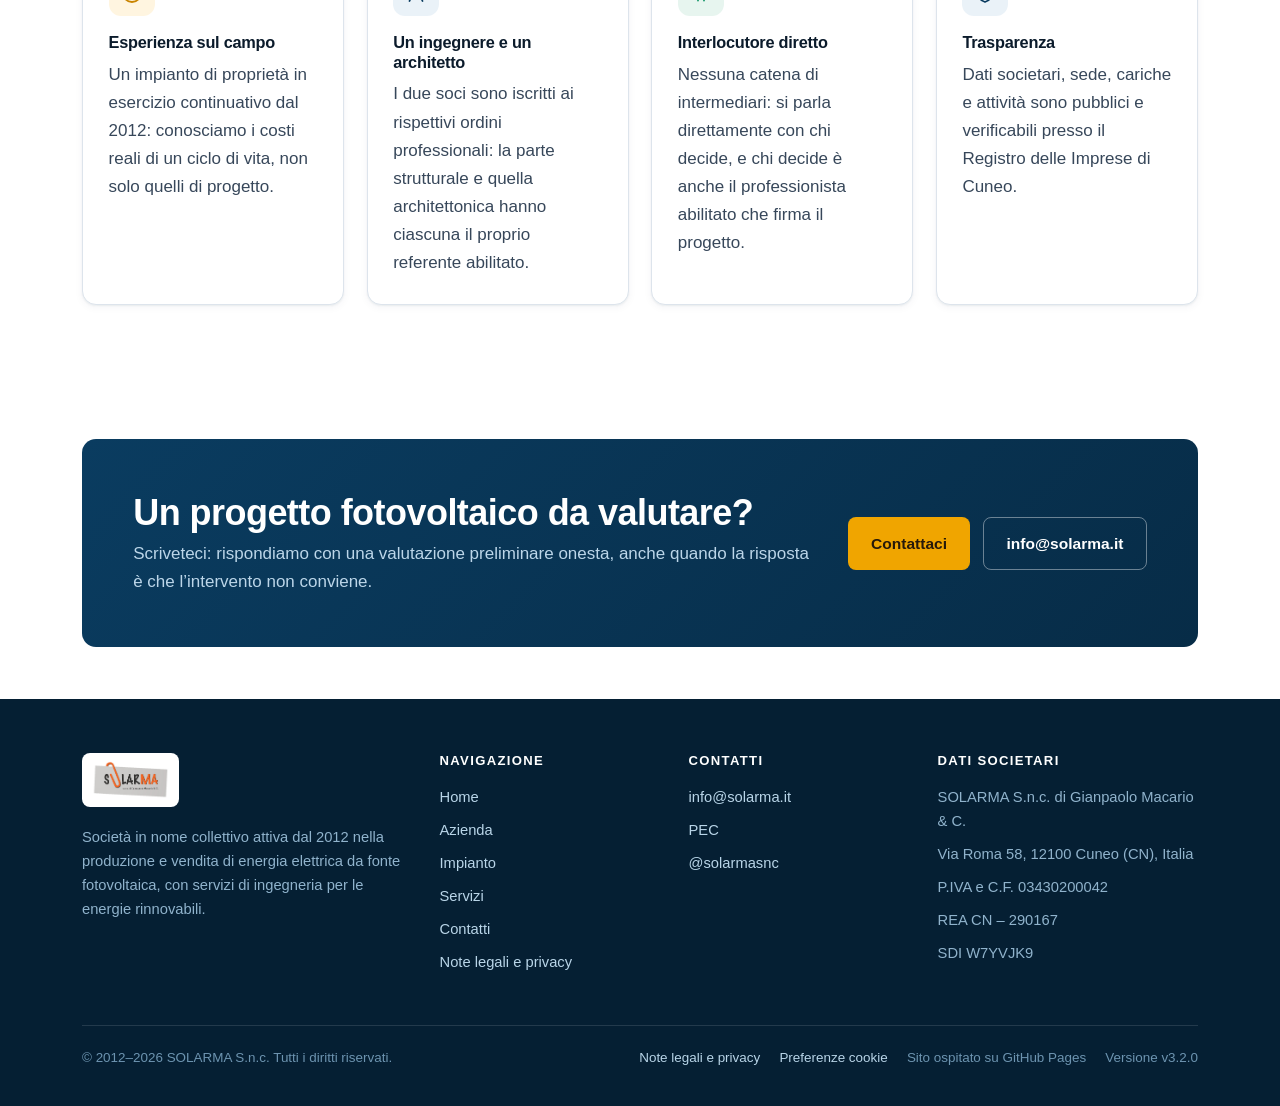
==== commit 2708aca3: "Stamp version to v3.2.0 main was tagged v3.2.0 (PR #28, Add concrete project examples to the enginee" ====
--- a/index.html
+++ b/index.html
@@ -10,7 +10,7 @@
 <link rel="alternate" hreflang="en" href="https://www.solarma.it/en/">
 <link rel="alternate" hreflang="x-default" href="https://www.solarma.it/">
 <meta name="author" content="SOLARMA S.n.c. di Gianpaolo Macario &amp; C.">
-<meta name="version" content="v3.1.0">
+<meta name="version" content="v3.2.0">
 <meta name="robots" content="index, follow">
 
 <meta property="og:type" content="website">
@@ -281,7 +281,7 @@
         <li><a href="note-legali.html">Note legali e privacy</a></li>
         <li><a href="#" data-consent-reset>Preferenze cookie</a></li>
         <li>Sito ospitato su GitHub Pages</li>
-        <li>Versione <span data-site-version>v3.1.0</span></li>
+        <li>Versione <span data-site-version>v3.2.0</span></li>
       </ul>
     </div>
   </div>
--- a/assets/css/site.css
+++ b/assets/css/site.css
@@ -387,6 +387,10 @@
   border: 1px solid var(--line); border-radius: var(--radius); box-shadow: var(--shadow-sm);
 }
 .project .media-placeholder { border: 0; border-radius: 0; }
+.project > img {
+  display: block; width: 100%; aspect-ratio: 4 / 3; object-fit: cover;
+  background: var(--bg-alt); border-bottom: 1px solid var(--line);
+}
 .project__body { padding: 1.3rem 1.4rem; }
 .project__meta {
   display: block; font-size: .78rem; font-weight: 700; letter-spacing: .07em;
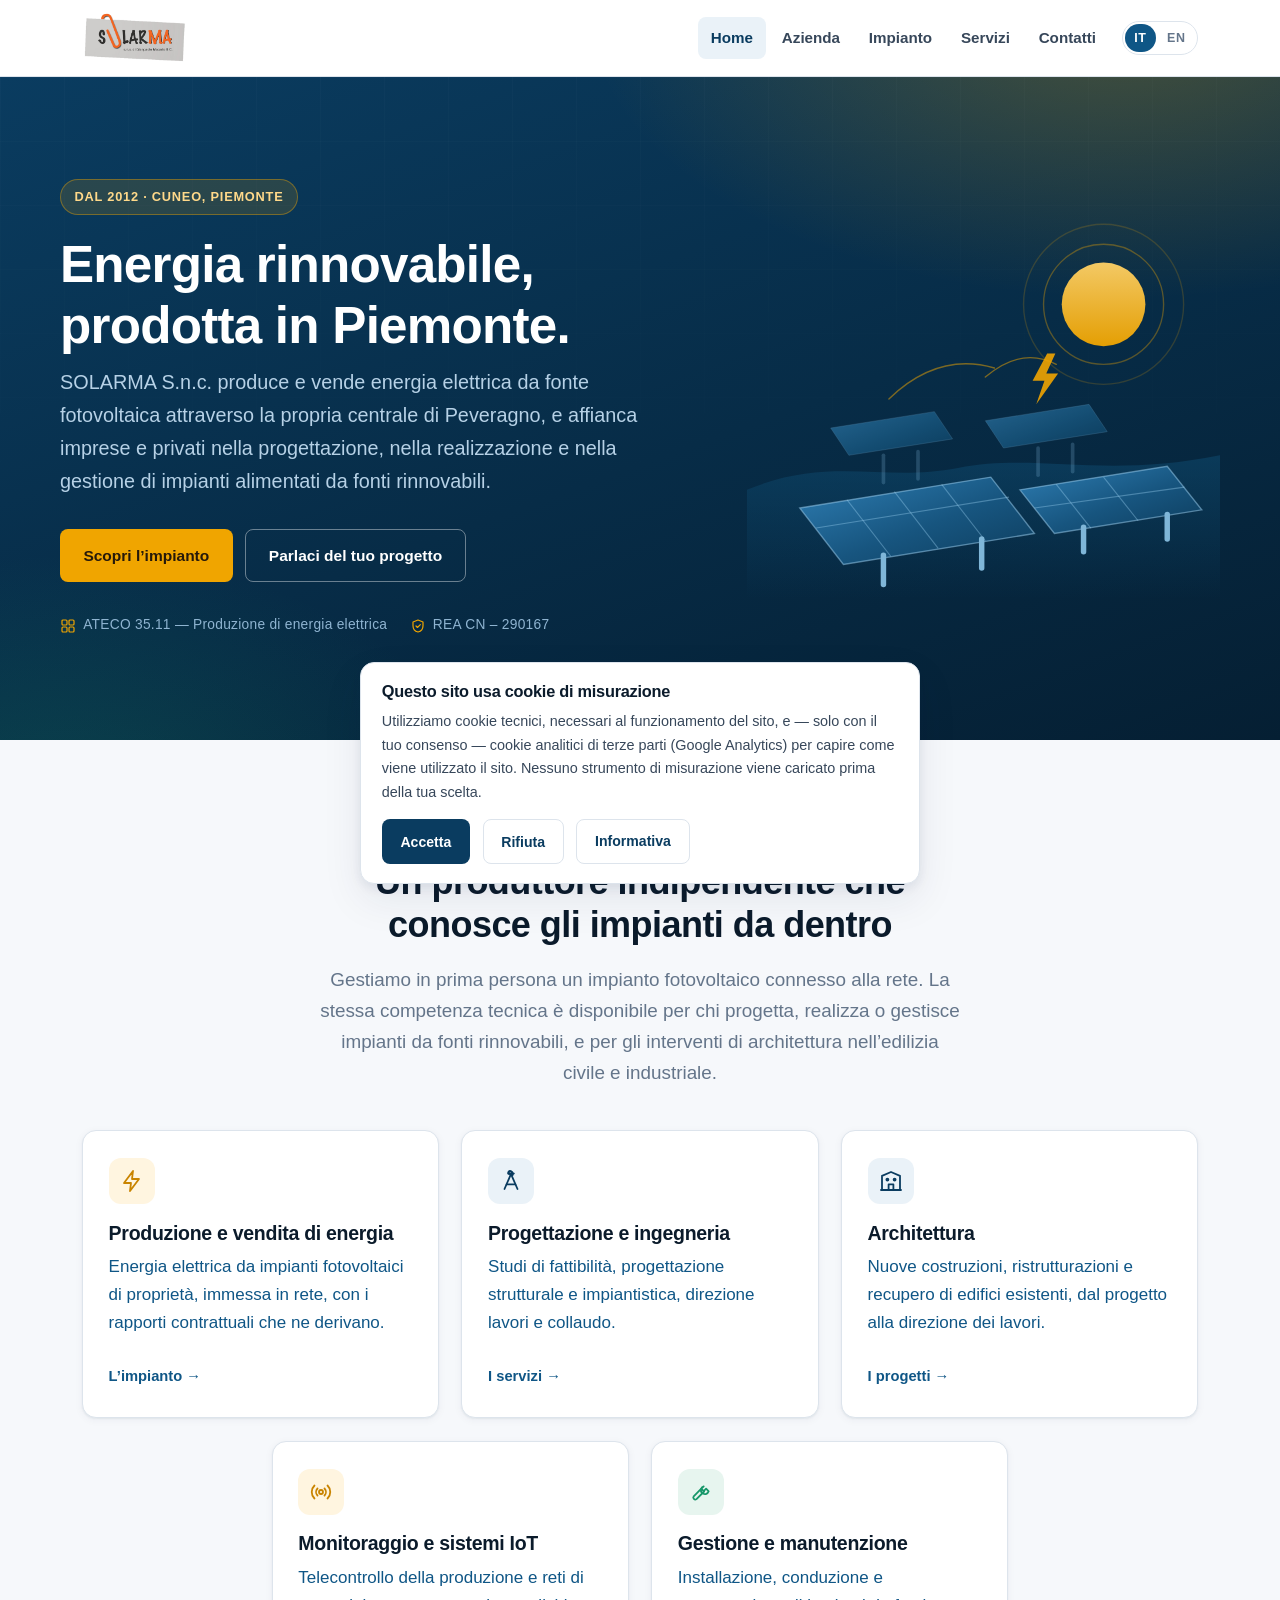
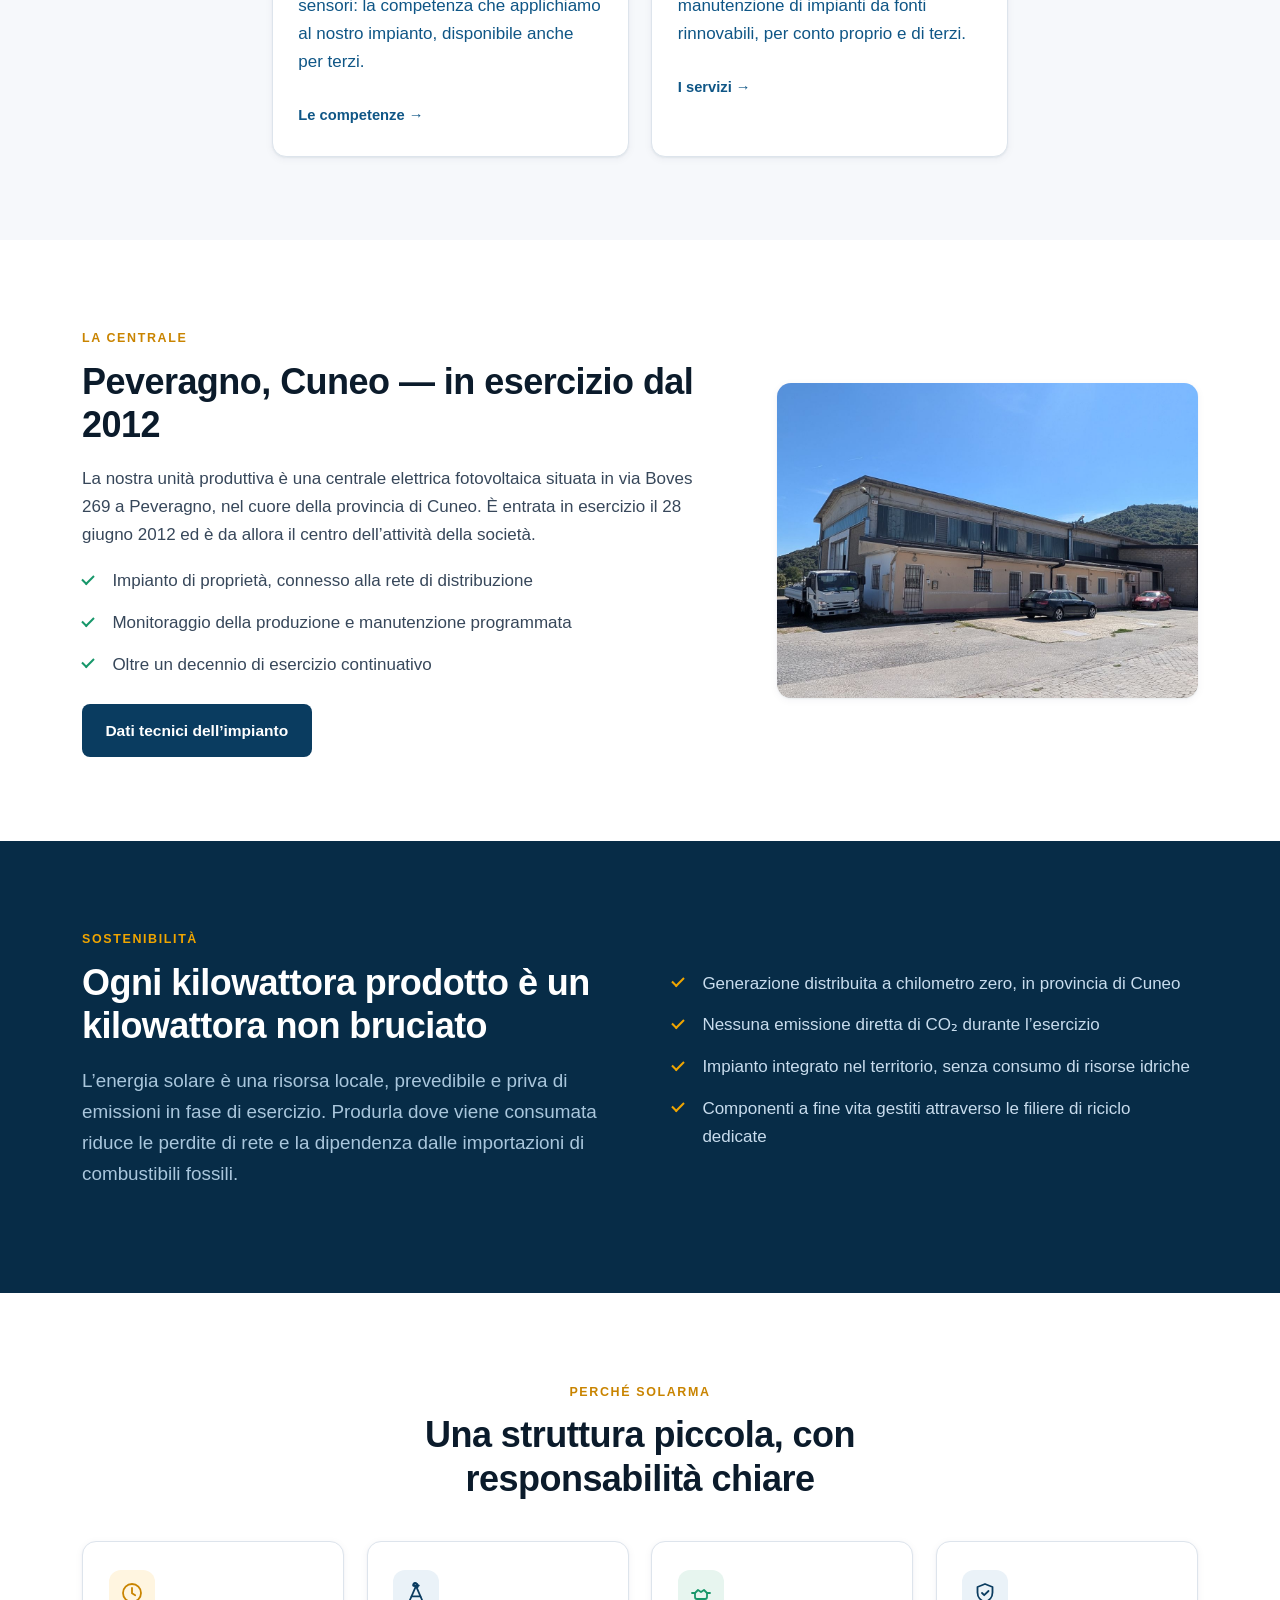
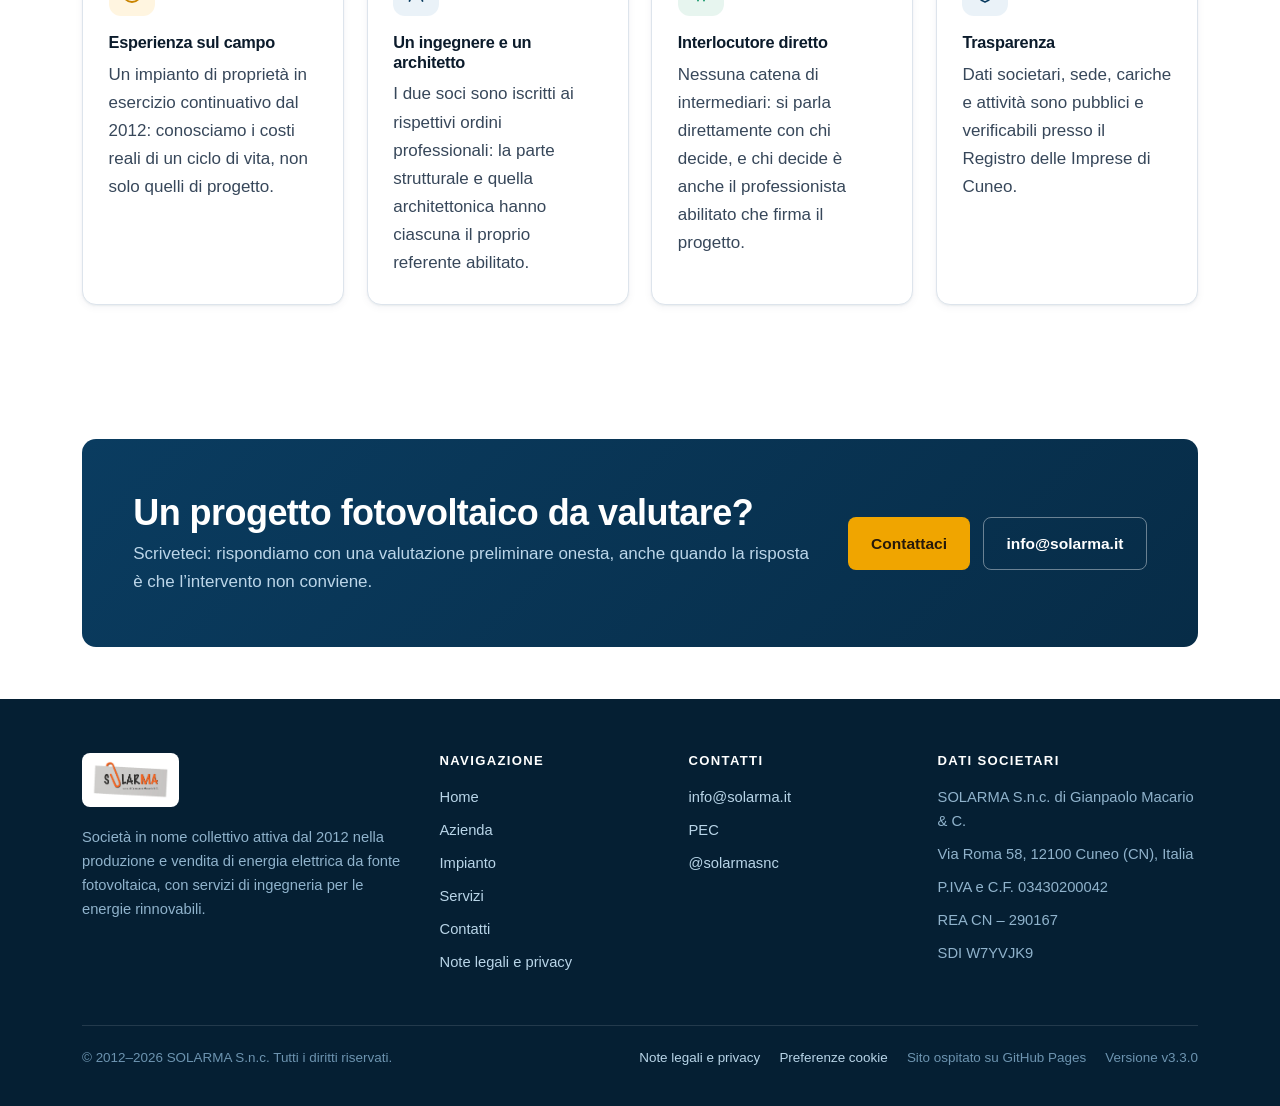
==== commit 08ad095e: "Release v3.3.0 Adds the expanded Experience section on the services page (#30): hardware design, low" ====
--- a/index.html
+++ b/index.html
@@ -10,7 +10,7 @@
 <link rel="alternate" hreflang="en" href="https://www.solarma.it/en/">
 <link rel="alternate" hreflang="x-default" href="https://www.solarma.it/">
 <meta name="author" content="SOLARMA S.n.c. di Gianpaolo Macario &amp; C.">
-<meta name="version" content="v3.2.0">
+<meta name="version" content="v3.3.0">
 <meta name="robots" content="index, follow">
 
 <meta property="og:type" content="website">
@@ -281,7 +281,7 @@
         <li><a href="note-legali.html">Note legali e privacy</a></li>
         <li><a href="#" data-consent-reset>Preferenze cookie</a></li>
         <li>Sito ospitato su GitHub Pages</li>
-        <li>Versione <span data-site-version>v3.2.0</span></li>
+        <li>Versione <span data-site-version>v3.3.0</span></li>
       </ul>
     </div>
   </div>
